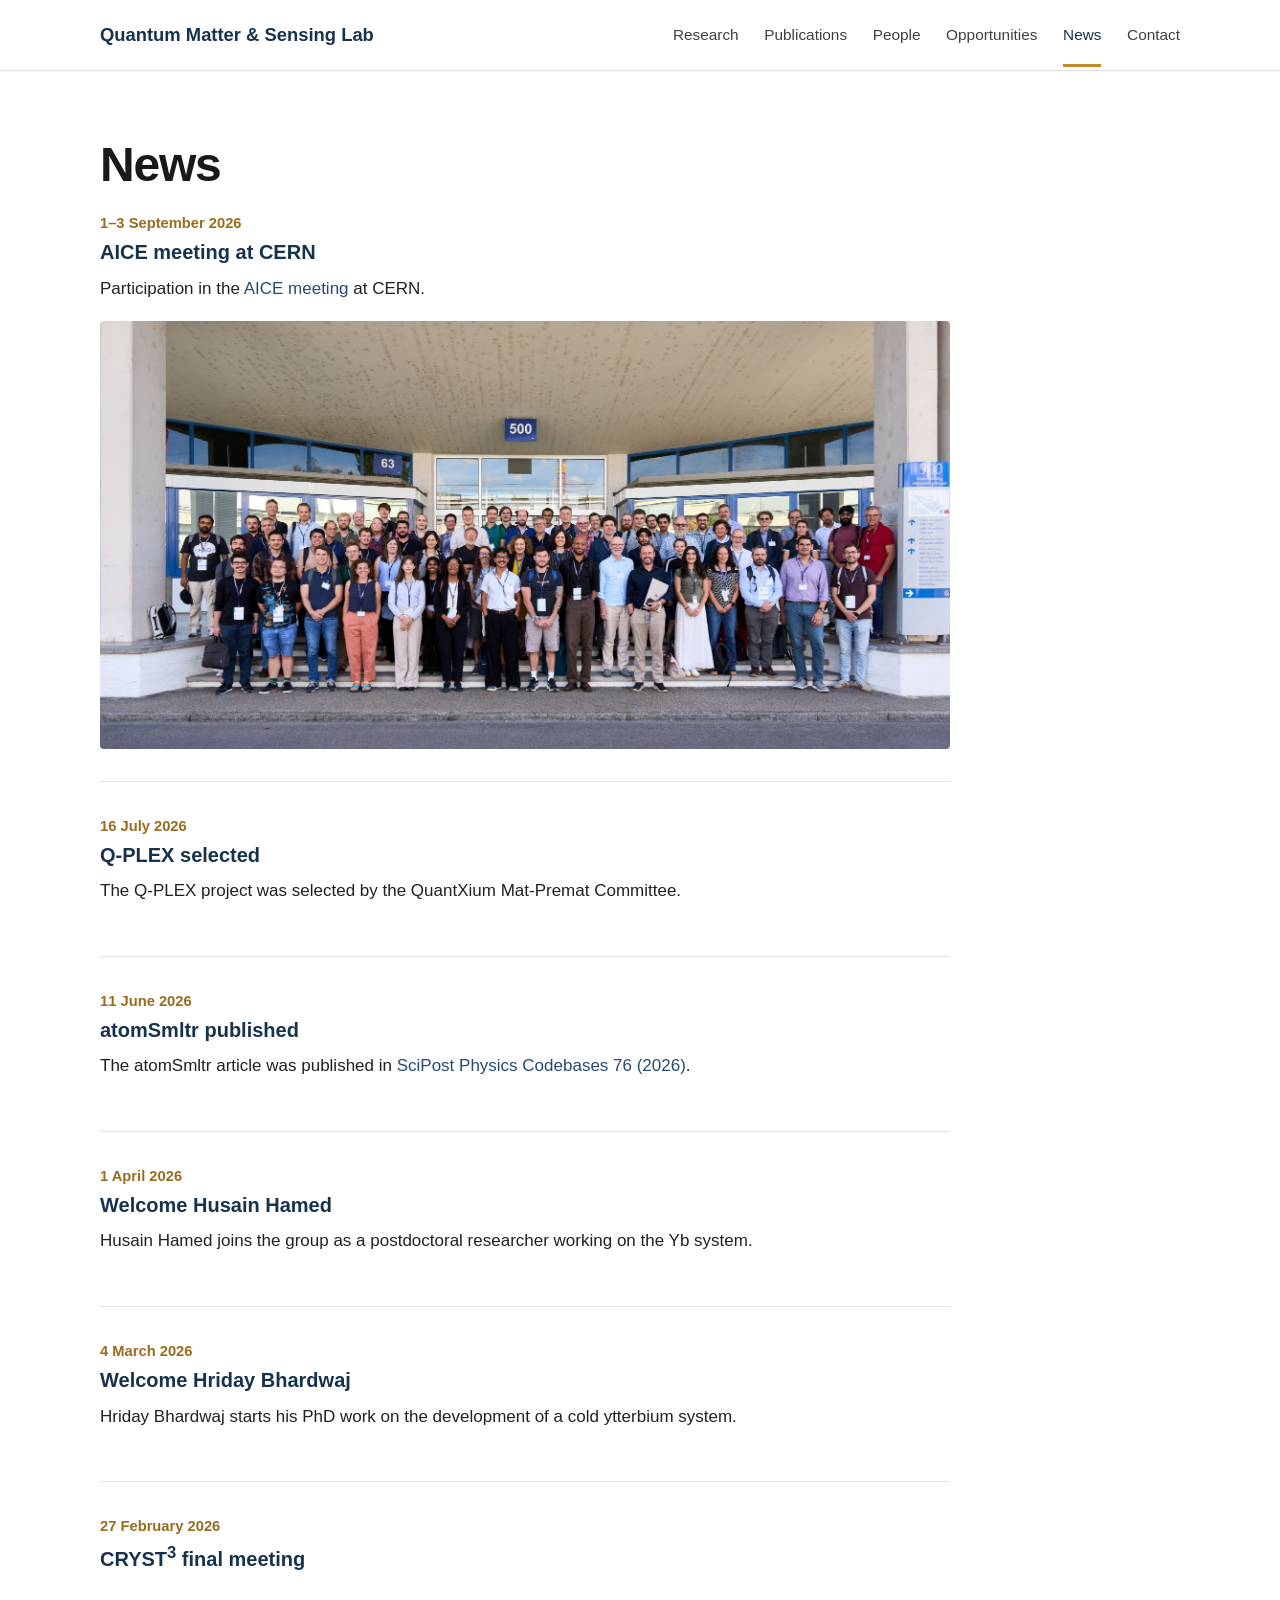
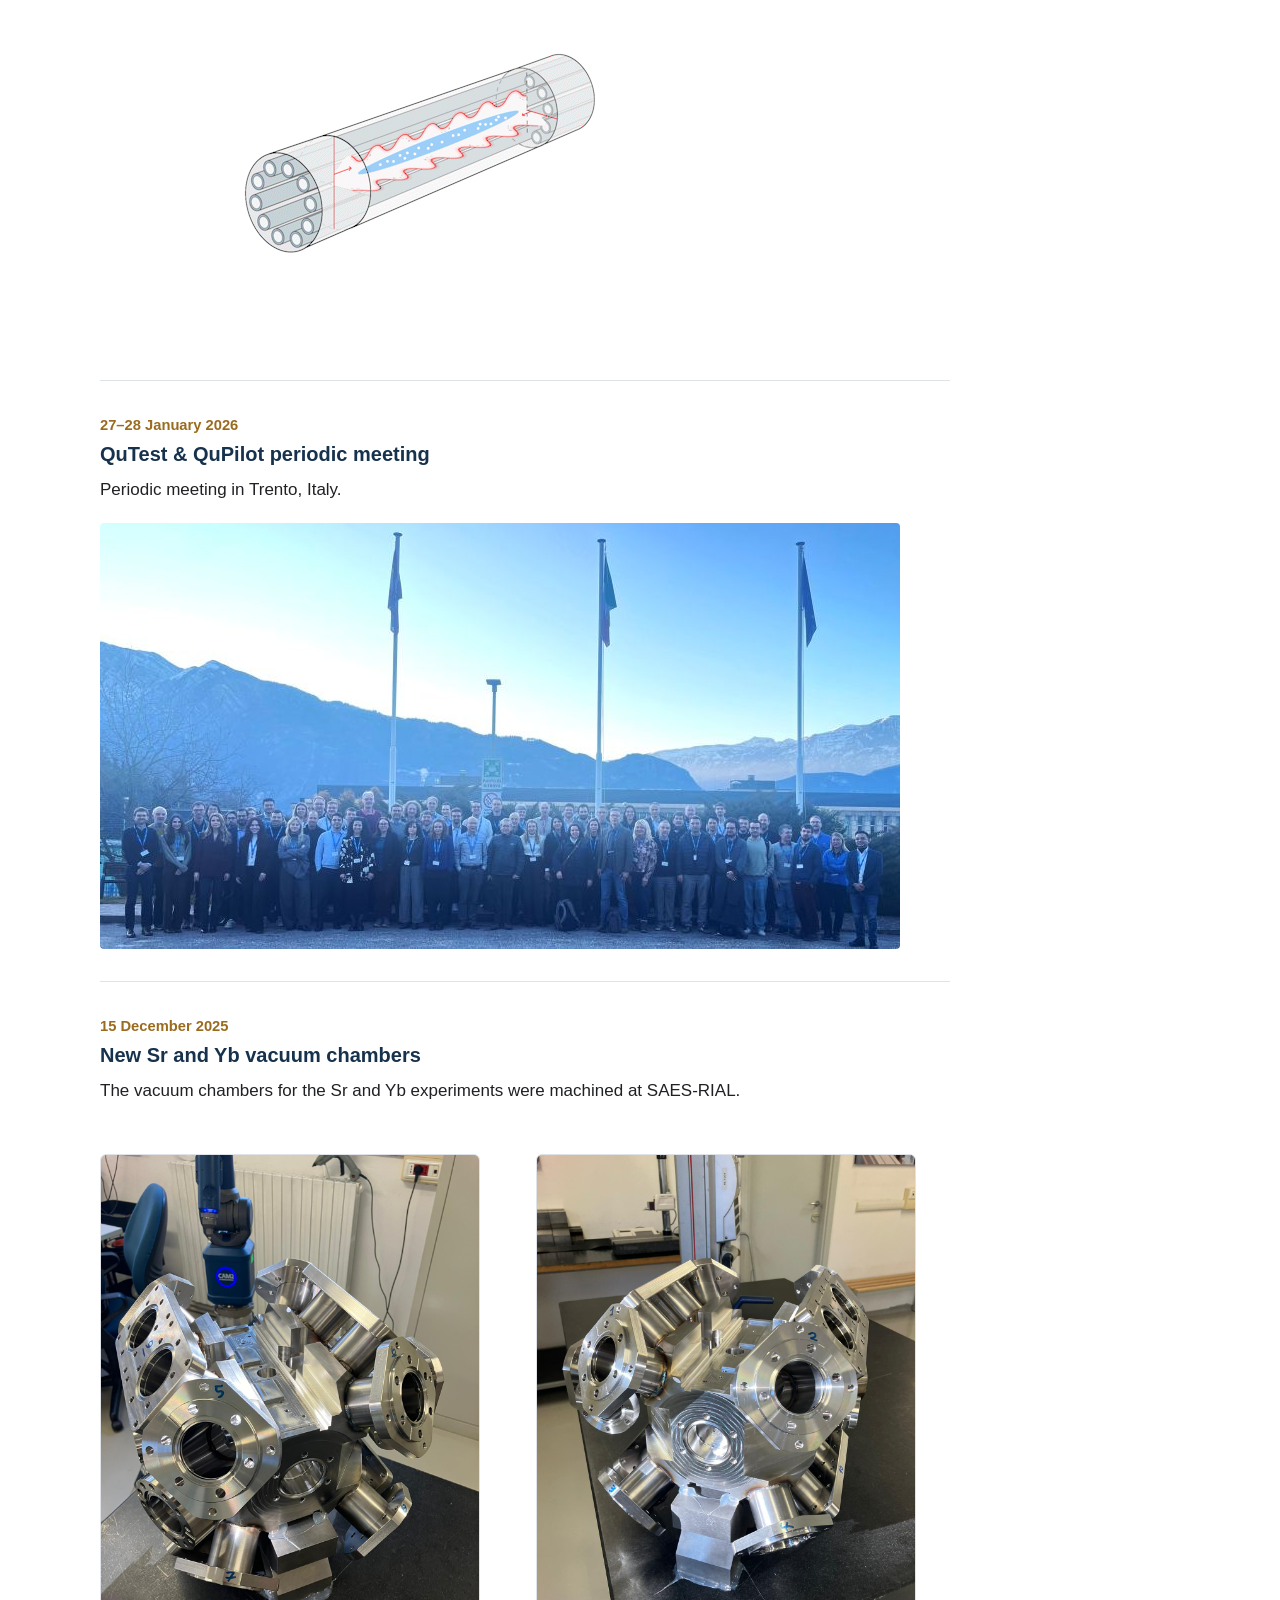
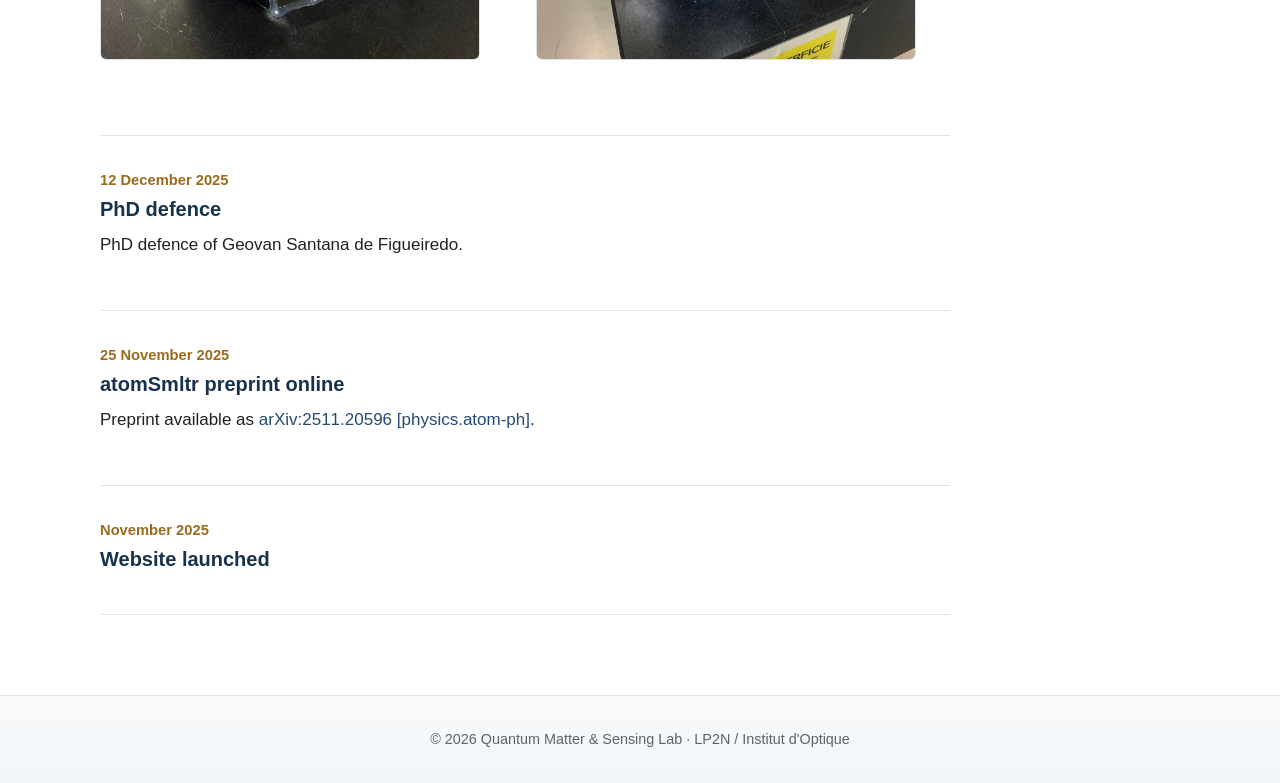
==== news.html @ 86fa2413 "Add files via upload" ====
<!DOCTYPE html>
<html lang="en">
<head>
    <meta charset="UTF-8" />
    <meta name="viewport" content="width=device-width, initial-scale=1.0" />
    <meta name="description" content="Recent news and milestones from the Quantum Matter & Sensing Lab." />
    <title>News – Quantum Matter & Sensing Lab</title>
    <link rel="stylesheet" href="assets/css/style.css" />
</head>
<body>
<header>
    <nav class="navbar">
        <a href="index.html" class="nav-logo">Quantum Matter & Sensing Lab</a>
        <ul class="nav-menu">
            <li><a href="research.html">Research</a></li>
<li><a href="publications.html">Publications</a></li>
<li><a href="people.html">People</a></li>
<li><a href="opportunities.html">Opportunities</a></li>
<li><a href="news.html" class="active">News</a></li>
<li><a href="contact.html">Contact</a></li>
        </ul>
    </nav>
</header>
<main>

<section class="section">
    <h1>News</h1>

    <article class="news-item">
        <time datetime="2026-09-01">1–3 September 2026</time>
        <h3>AICE meeting at CERN</h3>
        <p>Participation in the <a href="https://indico.cern.ch/event/1687915/overview">AICE meeting</a> at CERN.</p>
        <img src="assets/img/2026_09_01_CERN_AICE.jpg" alt="AICE meeting at CERN">
    </article>

    <article class="news-item">
        <time datetime="2026-07-16">16 July 2026</time>
        <h3>Q-PLEX selected</h3>
        <p>The Q-PLEX project was selected by the QuantXium Mat-Premat Committee.</p>
    </article>

    <article class="news-item">
        <time datetime="2026-06-11">11 June 2026</time>
        <h3>atomSmltr published</h3>
        <p>The atomSmltr article was published in <a href="https://scipost.org/SciPostPhysCodeb.76">SciPost Physics Codebases 76 (2026)</a>.</p>
    </article>

    <article class="news-item">
        <time datetime="2026-04-01">1 April 2026</time>
        <h3>Welcome Husain Hamed</h3>
        <p>Husain Hamed joins the group as a postdoctoral researcher working on the Yb system.</p>
    </article>

    <article class="news-item">
        <time datetime="2026-03-04">4 March 2026</time>
        <h3>Welcome Hriday Bhardwaj</h3>
        <p>Hriday Bhardwaj starts his PhD work on the development of a cold ytterbium system.</p>
    </article>

    <article class="news-item">
        <time datetime="2026-02-27">27 February 2026</time>
        <h3>CRYST<sup>3</sup> final meeting</h3>
        <img src="assets/img/cryst3.gif" alt="CRYST3 logo">
    </article>

    <article class="news-item">
        <time datetime="2026-01-27">27–28 January 2026</time>
        <h3>QuTest &amp; QuPilot periodic meeting</h3>
        <p>Periodic meeting in Trento, Italy.</p>
        <img src="assets/img/trento_2026_01.jpeg" alt="QuTest and QuPilot meeting in Trento">
    </article>

    <article class="news-item">
        <time datetime="2025-12-15">15 December 2025</time>
        <h3>New Sr and Yb vacuum chambers</h3>
        <p>The vacuum chambers for the Sr and Yb experiments were machined at SAES-RIAL.</p>
        <div class="figure-grid">
          <figure class="figure figure-small">
            <img src="assets/img/IMG001.jpeg" alt="Sr or Yb vacuum chamber">
          </figure>
          <figure class="figure figure-small">
            <img src="assets/img/IMG005.jpeg" alt="Sr or Yb vacuum chamber">
          </figure>
        </div>
    </article>

    <article class="news-item">
        <time datetime="2025-12-12">12 December 2025</time>
        <h3>PhD defence</h3>
        <p>PhD defence of Geovan Santana de Figueiredo.</p>
    </article>

    <article class="news-item">
        <time datetime="2025-11-25">25 November 2025</time>
        <h3>atomSmltr preprint online</h3>
        <p>Preprint available as <a href="https://arxiv.org/abs/2511.20596">arXiv:2511.20596 [physics.atom-ph]</a>.</p>
    </article>

    <article class="news-item">
        <time datetime="2025-11">November 2025</time>
        <h3>Website launched</h3>
    </article>
</section>

</main>
<footer>
    <p>&copy; 2026 Quantum Matter & Sensing Lab · LP2N / Institut d'Optique</p>
</footer>
</body>
</html>
---- assets/css/style.css ----
/* =========================================================
   Quantum Matter & Sensing Lab
   Clean academic website styling with restrained blue–gold accents
   ========================================================= */

:root {
    --text: #202124;
    --muted: #5f6368;

    --accent: #244a73;
    --accent-dark: #17324d;
    --accent-soft: #f2f6fa;

    --secondary: #c58b2a;
    --secondary-dark: #9a6b1e;
    --secondary-soft: #fbf6ea;

    --border: #dfe3e7;
    --soft-bg: #f8f9fa;

    --page-width: 1080px;
    --reading-width: 820px;
}

/* ---------- Base ---------- */

* {
    box-sizing: border-box;
}

html {
    scroll-behavior: smooth;
}

body {
    margin: 0;
    font-family:
        -apple-system,
        BlinkMacSystemFont,
        "Segoe UI",
        Roboto,
        Helvetica,
        Arial,
        sans-serif;
    font-size: 17px;
    line-height: 1.65;
    color: var(--text);
    background: #fff;
}

img {
    max-width: 100%;
    height: auto;
}

a {
    color: var(--accent);
    text-decoration: none;
}

a:hover,
a:focus {
    color: var(--accent-dark);
    text-decoration: underline;
}

p {
    margin: 0 0 1.15rem;
}

ul,
ol {
    padding-left: 1.4rem;
}

li {
    margin-bottom: 0.45rem;
}

h1,
h2,
h3,
h4,
h5 {
    line-height: 1.25;
    margin-top: 0;
    color: #17191b;
}

h1 {
    font-size: clamp(2rem, 4vw, 3rem);
    font-weight: 650;
    letter-spacing: -0.025em;
    margin-bottom: 1rem;
}

h2 {
    font-size: 1.65rem;
    font-weight: 650;
    margin-top: 2.6rem;
    margin-bottom: 0.9rem;
    color: var(--accent-dark);
}

.section h2::after {
    content: "";
    display: block;
    width: 46px;
    height: 3px;
    margin-top: 0.45rem;
    background: var(--secondary);
    border-radius: 2px;
}

h3 {
    font-size: 1.25rem;
    font-weight: 650;
    margin-top: 2rem;
    margin-bottom: 0.6rem;
    color: #23415d;
}

h4 {
    font-size: 1.08rem;
    margin-bottom: 0.35rem;
}

hr {
    border: 0;
    border-top: 1px solid var(--border);
    margin: 2.6rem 0;
}


/* ---------- Header / navigation ---------- */

header {
    background: #fff;
    border-bottom: 1px solid var(--border);
    box-shadow: 0 1px 0 rgba(23, 50, 77, 0.03);
}

.navbar {
    width: min(92%, var(--page-width));
    margin: 0 auto;
    min-height: 70px;
    display: flex;
    justify-content: space-between;
    align-items: center;
    gap: 2rem;
}

.nav-logo {
    color: var(--accent-dark);
    text-decoration: none;
    font-size: 1.15rem;
    font-weight: 700;
    white-space: nowrap;
}

.nav-logo:hover {
    color: var(--accent);
    text-decoration: none;
}

.nav-menu {
    list-style: none;
    display: flex;
    align-items: center;
    gap: 1.6rem;
    margin: 0;
    padding: 0;
}

.nav-menu li {
    margin: 0;
}

.nav-menu a {
    color: #3c4043;
    text-decoration: none;
    font-size: 0.96rem;
    font-weight: 500;
    padding: 24px 0 21px;
    border-bottom: 3px solid transparent;
}

.nav-menu a:hover,
.nav-menu a:focus {
    color: var(--accent);
    text-decoration: none;
}

.nav-menu a.active {
    color: var(--accent-dark);
    border-bottom-color: var(--secondary);
}


/* ---------- Hero ---------- */

.hero {
    padding: 4.6rem 4%;
    background: linear-gradient(135deg, var(--accent-soft) 0%, #ffffff 72%);
    border-bottom: 4px solid var(--secondary);
    text-align: left;
}

.hero > * {
    width: min(100%, var(--page-width));
    margin-left: auto;
    margin-right: auto;
}

.hero h1 {
    margin-bottom: 0.75rem;
    color: var(--accent-dark);
}

.hero p {
    max-width: 780px;
    color: #45494d;
    font-size: 1.15rem;
    line-height: 1.65;
    margin-bottom: 0;
}


/* ---------- Main sections ---------- */

.section {
    width: min(92%, var(--page-width));
    margin: 4rem auto;
}

.section > p {
    max-width: var(--reading-width);
}

.section h1 + p {
    font-size: 1.08rem;
    color: #41464b;
}

/* Makes long research prose more readable */
.section > h2 + p,
.section > h3 + p {
    max-width: var(--reading-width);
}


/* ---------- Research-topic blocks ---------- */

.research-topic {
    padding: 0 0 2rem 1.1rem;
    margin-bottom: 2.5rem;
    border-left: 3px solid var(--accent);
    border-bottom: 1px solid var(--border);
}

.research-topic:last-child {
    border-bottom: 0;
}

.research-topic p {
    max-width: var(--reading-width);
}


/* ---------- Cards / people ---------- */

.cards {
    display: grid;
    grid-template-columns: repeat(3, minmax(0, 1fr));
    gap: 1.2rem;
    margin-top: 1.5rem;
}

.card {
    border: 1px solid var(--border);
    border-top: 4px solid var(--accent);
    border-radius: 6px;
    padding: 1.35rem 1.45rem;
    background: #fff;
    box-shadow: 0 2px 8px rgba(23, 50, 77, 0.04);
}

.card h3,
.card h4 {
    margin-bottom: 0.35rem;
    color: var(--accent-dark);
}

.card p:last-child {
    margin-bottom: 0;
}


/* ---------- Publications ---------- */

.publication {
    max-width: 900px;
    padding: 1rem 0 1.15rem 0.8rem;
    border-left: 2px solid transparent;
    border-bottom: 1px solid #eceff1;
    transition: border-color 0.15s ease, background 0.15s ease;
}

.publication:hover {
    border-left-color: var(--secondary);
    background: linear-gradient(90deg, var(--secondary-soft), transparent 55%);
}

.publication:last-child {
    border-bottom: 0;
}

.publication strong {
    font-weight: 650;
}

.publication em {
    color: #45494d;
}

/* Compatibility with old publication markup.
   Prefer replacing <pre> gradually, but this prevents overflow meanwhile. */
pre {
    white-space: pre-wrap;
    overflow-wrap: anywhere;
    font-family: inherit;
    font-size: inherit;
    line-height: 1.55;
    margin: 0;
}


/* ---------- News ---------- */

.news-item {
    max-width: 850px;
    padding: 0 0 2rem;
    margin-bottom: 2rem;
    border-bottom: 1px solid var(--border);
}

.news-item time {
    display: block;
    color: var(--secondary-dark);
    font-size: 0.92rem;
    font-weight: 600;
    margin-bottom: 0.3rem;
}

.news-item h3 {
    margin: 0 0 0.6rem;
    color: var(--accent-dark);
}

.news-item img {
    display: block;
    margin-top: 1rem;
    border-radius: 4px;
}


/* ---------- Useful utility classes ---------- */

.lead {
    max-width: 800px;
    font-size: 1.18rem;
    color: #41464b;
}

.muted {
    color: var(--muted);
}

.small {
    font-size: 0.92rem;
}

.button-link {
    display: inline-block;
    margin-top: 0.5rem;
    padding: 0.55rem 0.9rem;
    border: 1px solid var(--accent);
    border-radius: 4px;
    font-size: 0.94rem;
}

.button-link:hover {
    color: #fff;
    background: var(--accent);
    text-decoration: none;
}


/* ---------- Contact ---------- */

.contact-details {
    max-width: 700px;
}

.map-container {
    width: 100%;
    max-width: 850px;
    aspect-ratio: 4 / 3;
    margin-top: 1.5rem;
}

.map-container iframe {
    width: 100%;
    height: 100%;
    border: 0;
}


/* ---------- Footer ---------- */

footer {
    margin-top: 5rem;
    padding: 2rem 4%;
    text-align: center;
    background: linear-gradient(180deg, var(--soft-bg) 0%, var(--accent-soft) 100%);
    border-top: 1px solid var(--border);
    color: var(--muted);
    font-size: 0.9rem;
}

footer p {
    margin: 0;
}


/* ---------- Mobile ---------- */

@media (max-width: 820px) {
    body {
        font-size: 16px;
    }

    .navbar {
        align-items: flex-start;
        flex-direction: column;
        gap: 0.4rem;
        padding: 1rem 0 0.7rem;
    }

    .nav-menu {
        width: 100%;
        overflow-x: auto;
        gap: 1.2rem;
        padding-bottom: 0.1rem;
    }

    .nav-menu a {
        display: block;
        padding: 0.45rem 0 0.55rem;
        white-space: nowrap;
    }

    .hero {
        padding: 3rem 4%;
    }

    .section {
        margin: 3rem auto;
    }

    .cards {
        grid-template-columns: repeat(2, minmax(0, 1fr));
    }
}

@media (max-width: 560px) {
    .hero {
        padding-top: 2.4rem;
        padding-bottom: 2.4rem;
    }

    .cards {
        grid-template-columns: 1fr;
    }

    h2 {
        font-size: 1.45rem;
    }

    .section {
        width: 90%;
    }
}


/* =========================================================
   Scientific figures and image layouts
   ========================================================= */

.hero-grid {
    width: min(92%, var(--page-width));
    margin: 0 auto;
    display: grid;
    grid-template-columns: minmax(0, 1.15fr) minmax(320px, 0.85fr);
    gap: 3rem;
    align-items: center;
}

.hero-grid > * {
    width: auto;
    margin: 0;
}

.hero-visual {
    margin: 0;
}

.hero-visual img {
    width: 100%;
    aspect-ratio: 4 / 3;
    object-fit: cover;
    display: block;
    border-radius: 8px;
    box-shadow: 0 8px 28px rgba(23, 50, 77, 0.14);
}

.hero-visual figcaption,
.figure figcaption {
    color: var(--muted);
    font-size: 0.86rem;
    line-height: 1.45;
    margin-top: 0.55rem;
}

.figure {
    max-width: 900px;
    margin: 2rem 0 2.5rem;
}

.figure img {
    display: block;
    width: 100%;
    height: auto;
    border: 1px solid var(--border);
    border-radius: 6px;
    background: #fff;
}

.figure-medium {
    max-width: 720px;
}

.figure-narrow {
    max-width: 560px;
}

.figure-small {
    max-width: 380px;
}

.figure-grid {
    max-width: 980px;
    display: grid;
    grid-template-columns: repeat(2, minmax(0, 1fr));
    gap: 1.4rem;
    margin: 2rem 0 2.7rem;
    align-items: start;
}

.figure-grid .figure {
    margin: 0;
}

.figure-grid img {
    width: 100%;
    height: auto;
    display: block;
    border: 1px solid var(--border);
    border-radius: 6px;
    background: #fff;
}

.visual-highlights {
    display: grid;
    grid-template-columns: repeat(3, minmax(0, 1fr));
    gap: 1.2rem;
    margin: 1.6rem 0 0;
}

.visual-highlight {
    margin: 0;
    border: 1px solid var(--border);
    border-radius: 7px;
    overflow: hidden;
    background: #fff;
    box-shadow: 0 2px 8px rgba(23, 50, 77, 0.04);
}

.visual-highlight img {
    width: 100%;
    aspect-ratio: 4 / 3;
    object-fit: cover;
    display: block;
}

.visual-highlight figcaption {
    padding: 0.8rem 0.9rem 0.9rem;
    color: #41464b;
    font-size: 0.88rem;
    line-height: 1.45;
}

.figure-placeholder {
    max-width: 900px;
    margin: 2rem 0 2.5rem;
    padding: 1.4rem 1.5rem;
    border: 1px dashed #b8c3cd;
    border-left: 4px solid var(--secondary);
    border-radius: 6px;
    background: var(--secondary-soft);
    color: #5b5140;
    font-size: 0.92rem;
}

.figure-placeholder code {
    color: var(--accent-dark);
}

@media (max-width: 820px) {
    .hero-grid {
        grid-template-columns: 1fr;
        gap: 1.8rem;
    }

    .hero-visual {
        max-width: 680px;
    }

    .visual-highlights {
        grid-template-columns: 1fr;
    }

    .visual-highlight {
        max-width: 680px;
    }

    .figure-grid {
        grid-template-columns: 1fr;
    }
}
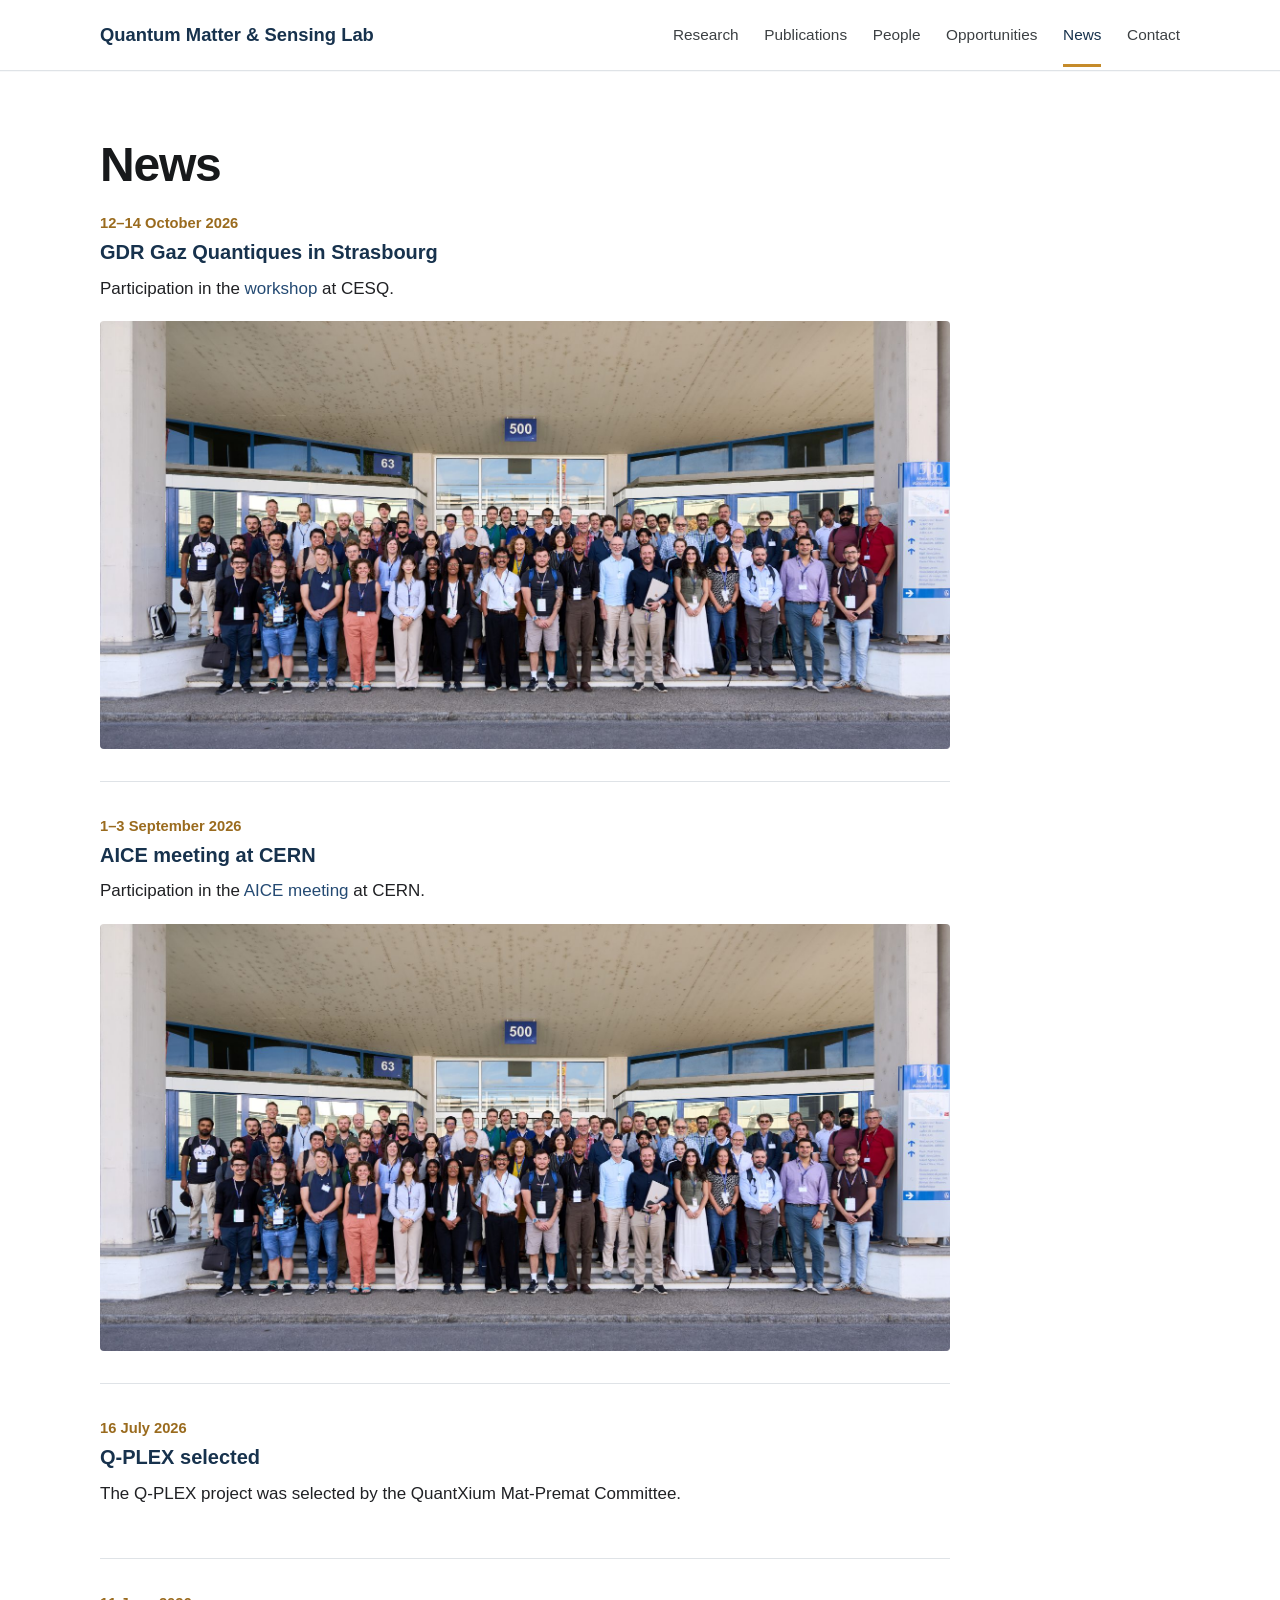
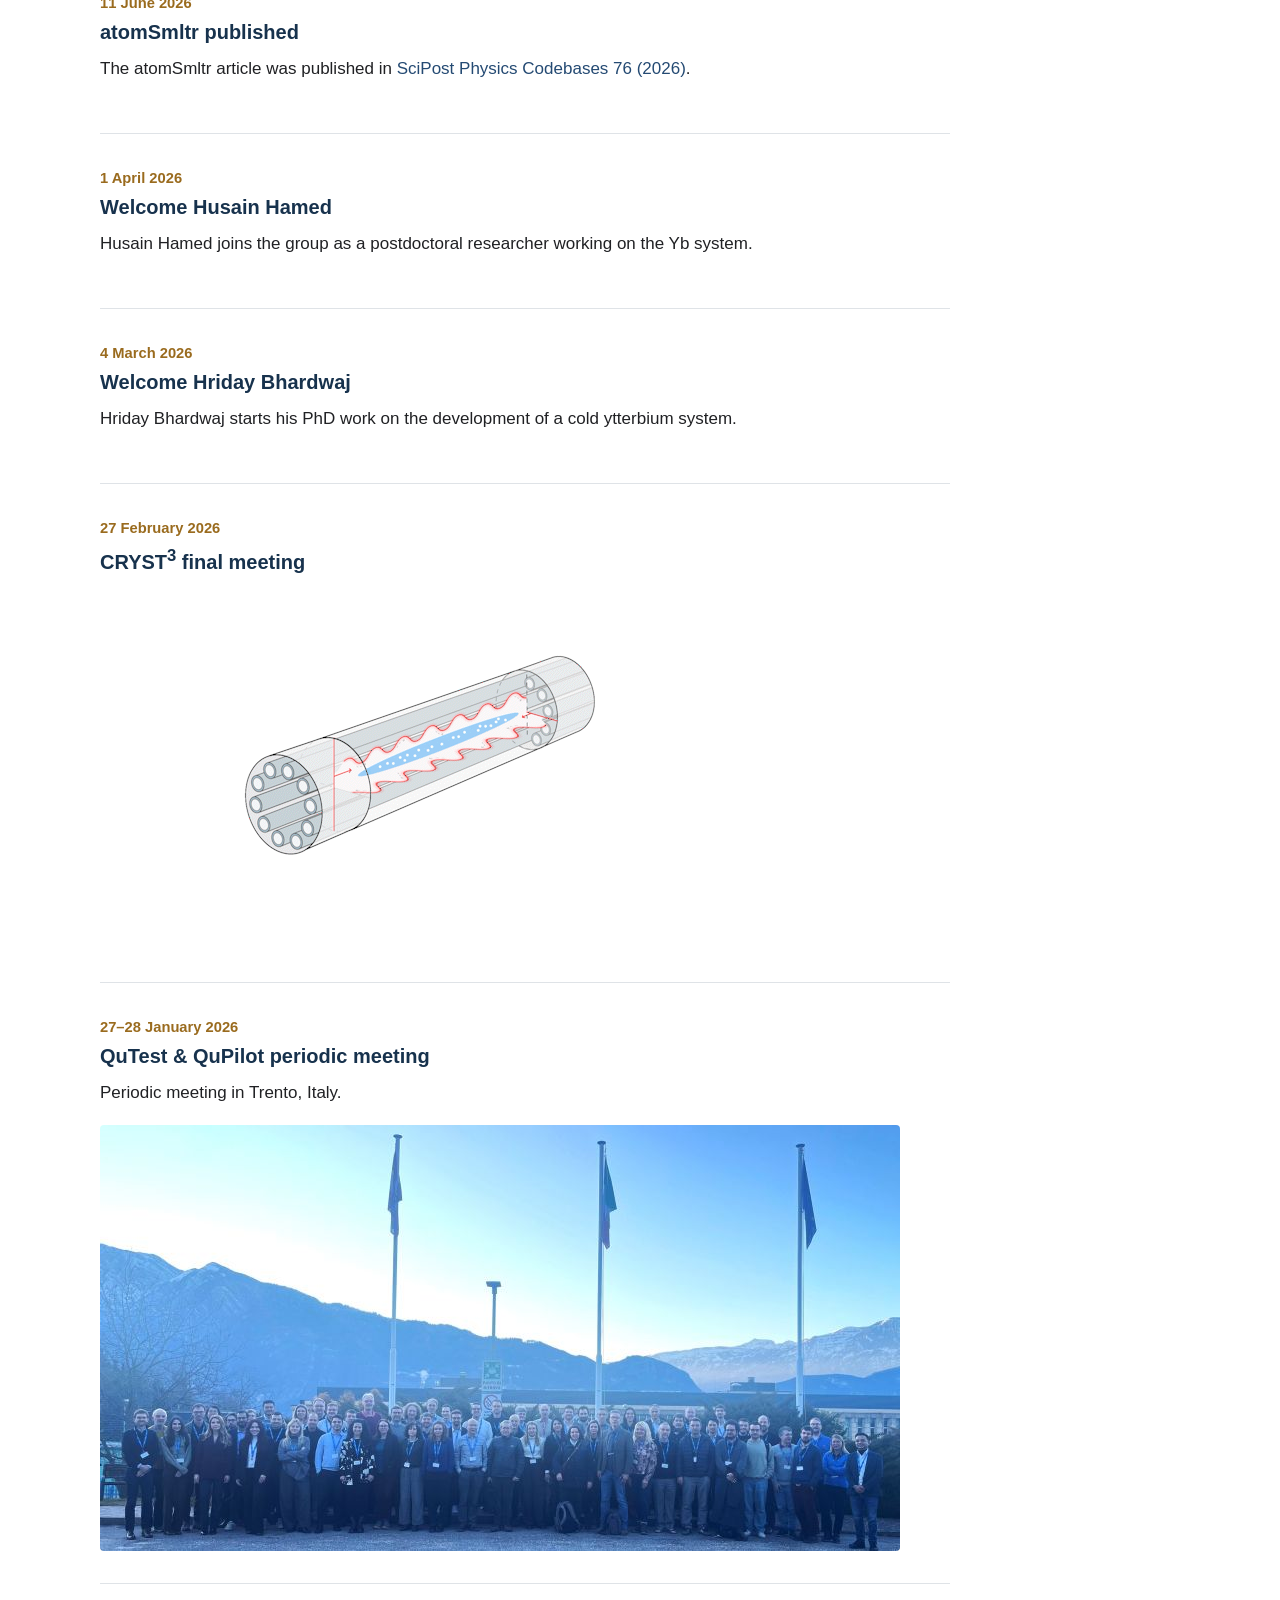
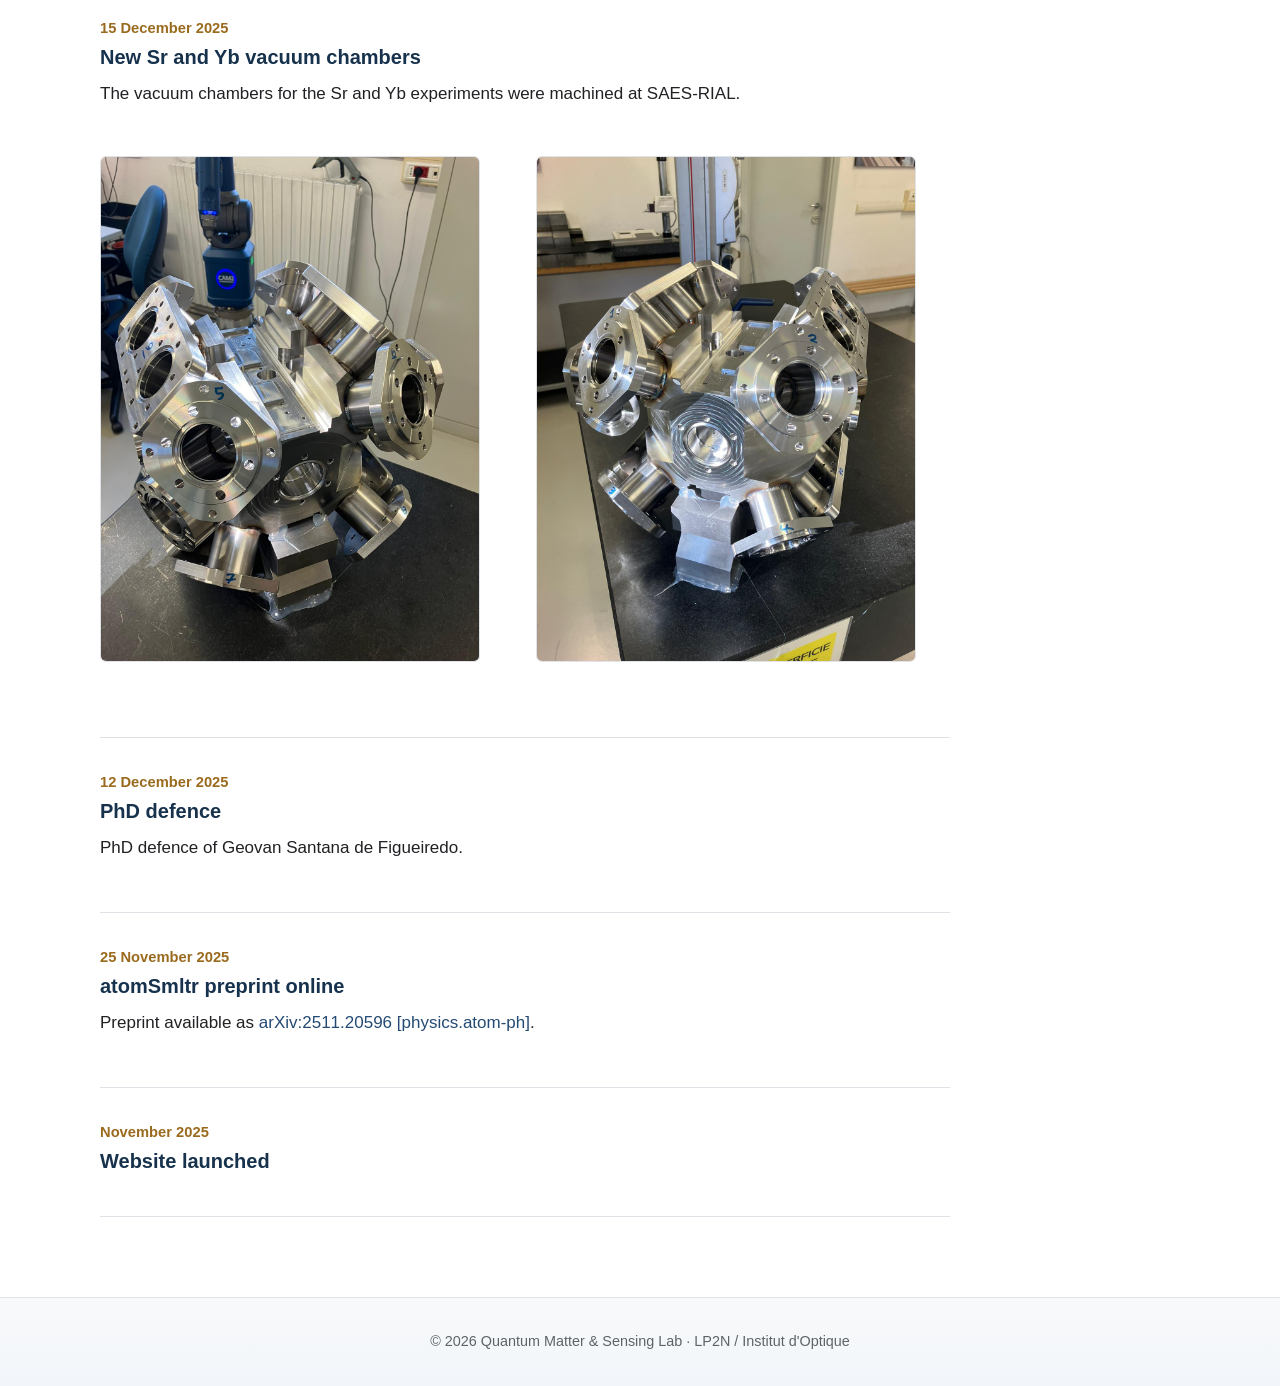
==== commit 40f06db9: "Add news item for GDR Gaz Quantiques workshop Added a new news item about GDR Gaz Quantiques worksho" ====
--- a/news.html
+++ b/news.html
@@ -25,6 +25,13 @@
 
 <section class="section">
     <h1>News</h1>
+
+    <article class="news-item">
+        <time datetime="2026-10-12">12–14 October 2026</time>
+        <h3>GDR Gaz Quantiques in Strasbourg</h3>
+        <p>Participation in the <a href="https://gdr-gaz-quant26.sciencesconf.org/">workshop</a> at CESQ.</p>
+        <img src="assets/img/2026_09_01_CERN_AICE.jpg" alt="AICE meeting at CERN">
+    </article>
 
     <article class="news-item">
         <time datetime="2026-09-01">1–3 September 2026</time>
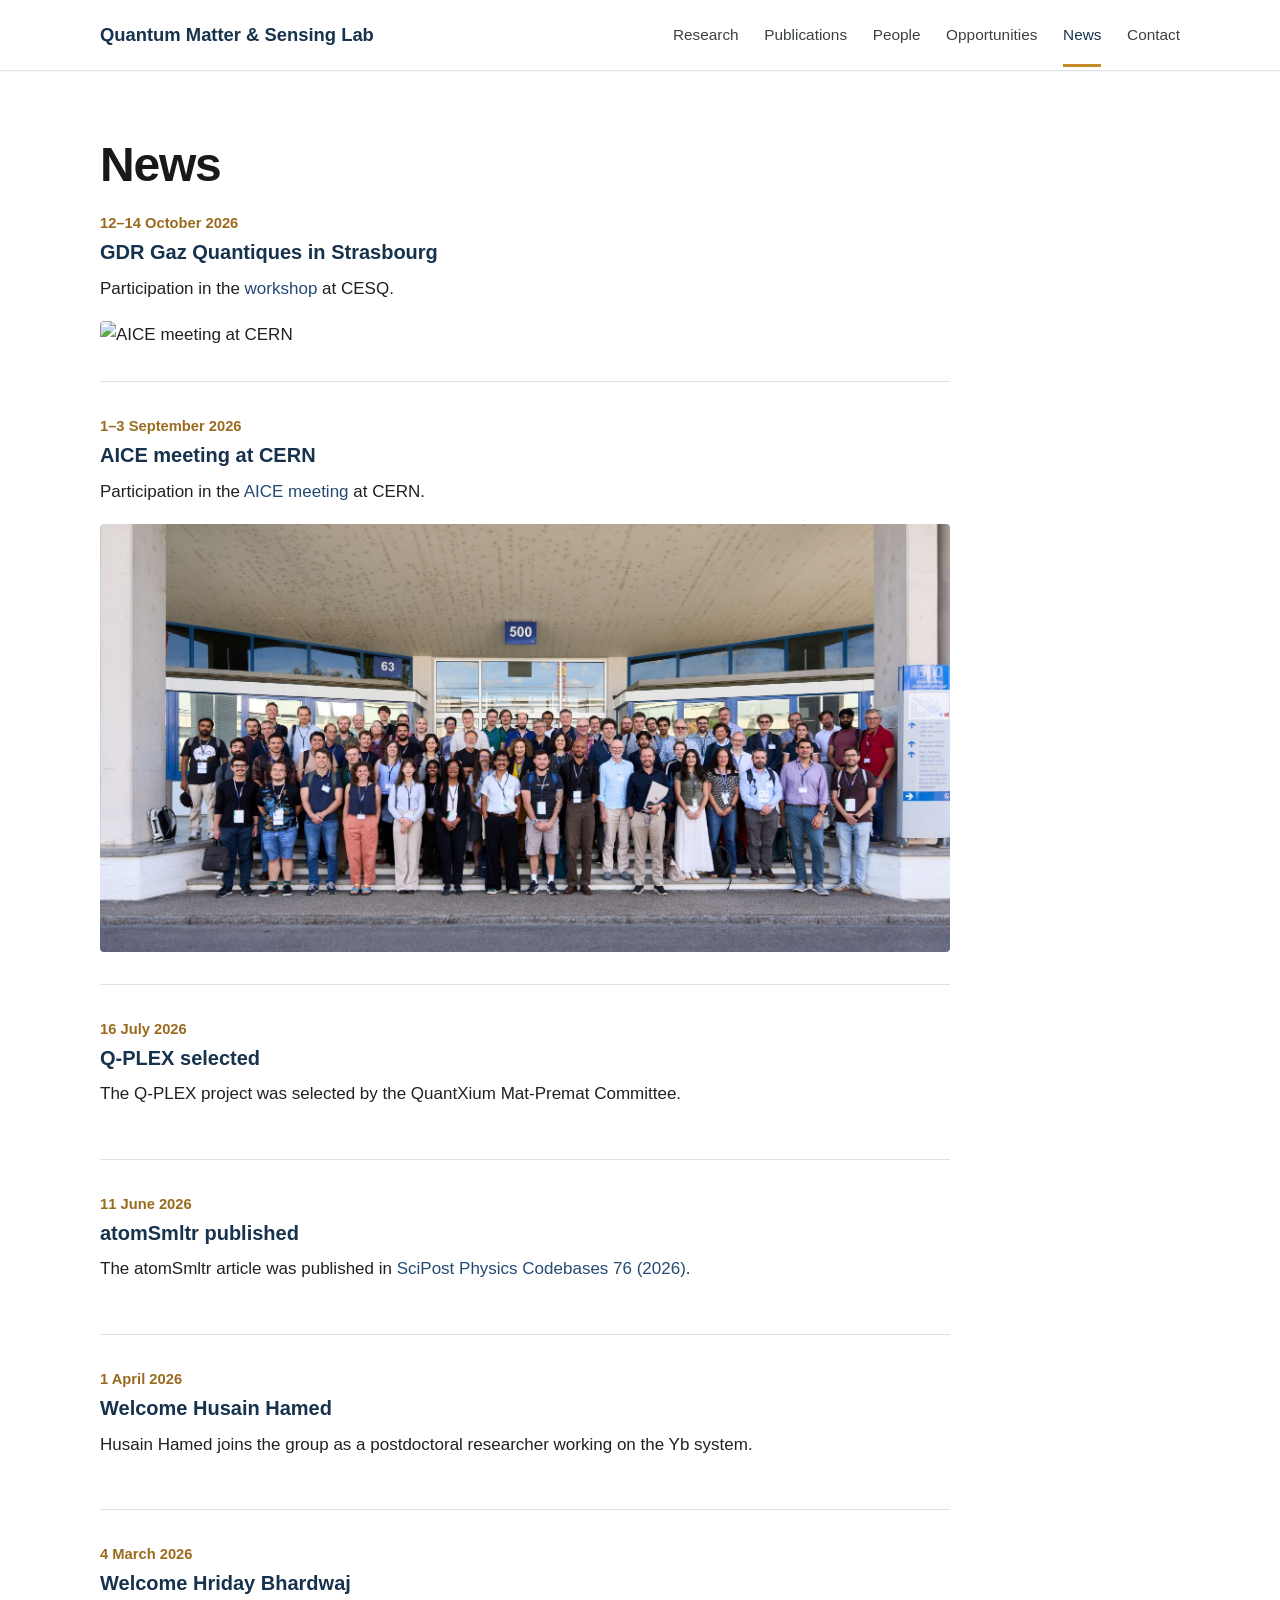
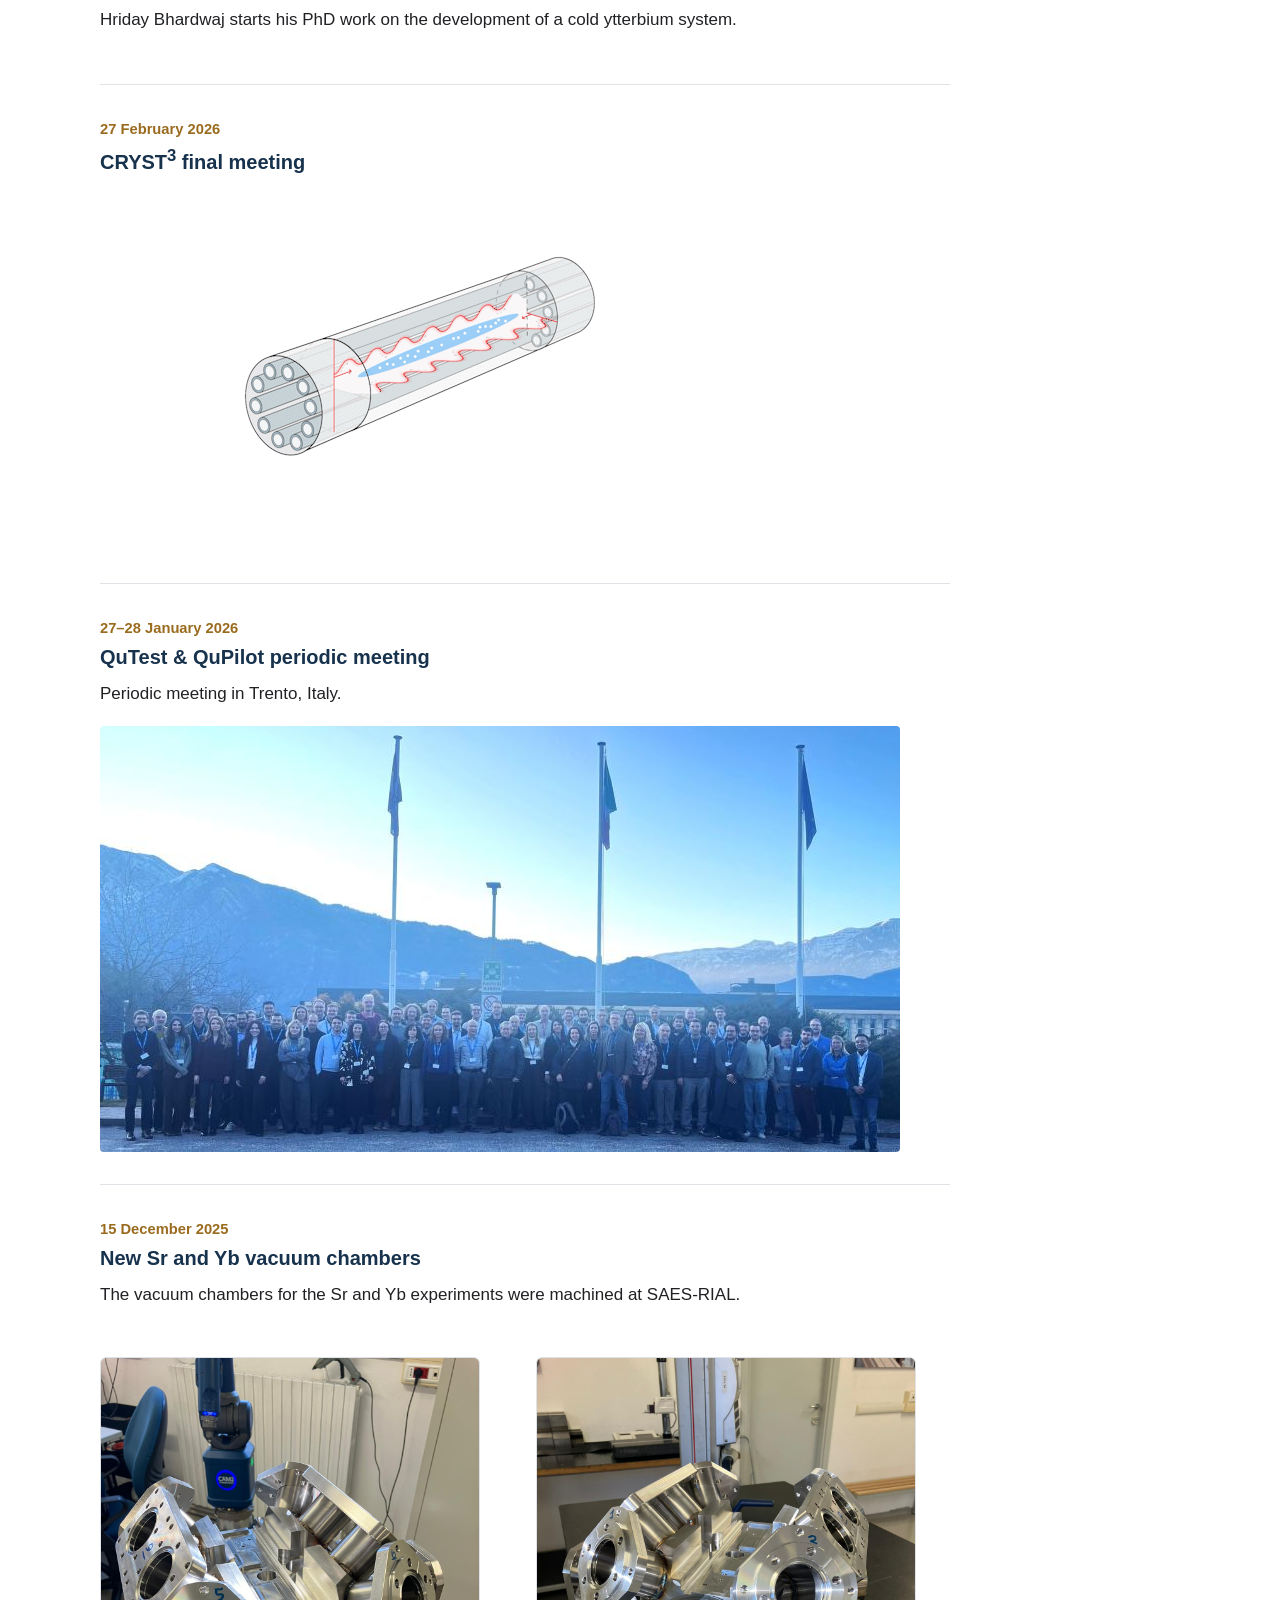
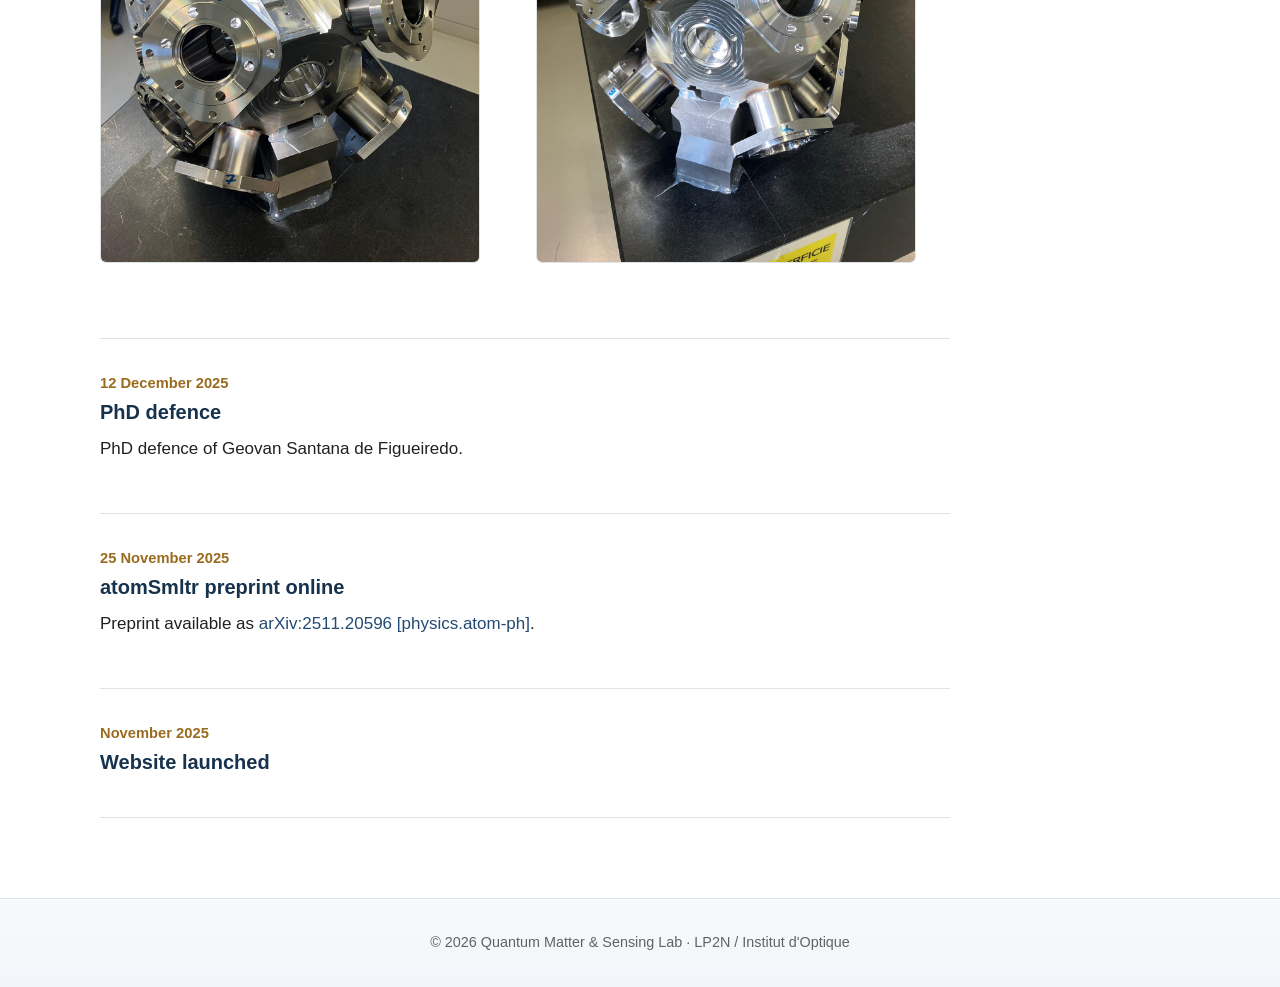
==== commit 2c00190e: "Update image source for news item" ====
--- a/news.html
+++ b/news.html
@@ -30,7 +30,7 @@
         <time datetime="2026-10-12">12–14 October 2026</time>
         <h3>GDR Gaz Quantiques in Strasbourg</h3>
         <p>Participation in the <a href="https://gdr-gaz-quant26.sciencesconf.org/">workshop</a> at CESQ.</p>
-        <img src="assets/img/2026_09_01_CERN_AICE.jpg" alt="AICE meeting at CERN">
+        <img src="assets/img/2026_10_12_GDR_GQ.jpg" alt="AICE meeting at CERN">
     </article>
 
     <article class="news-item">
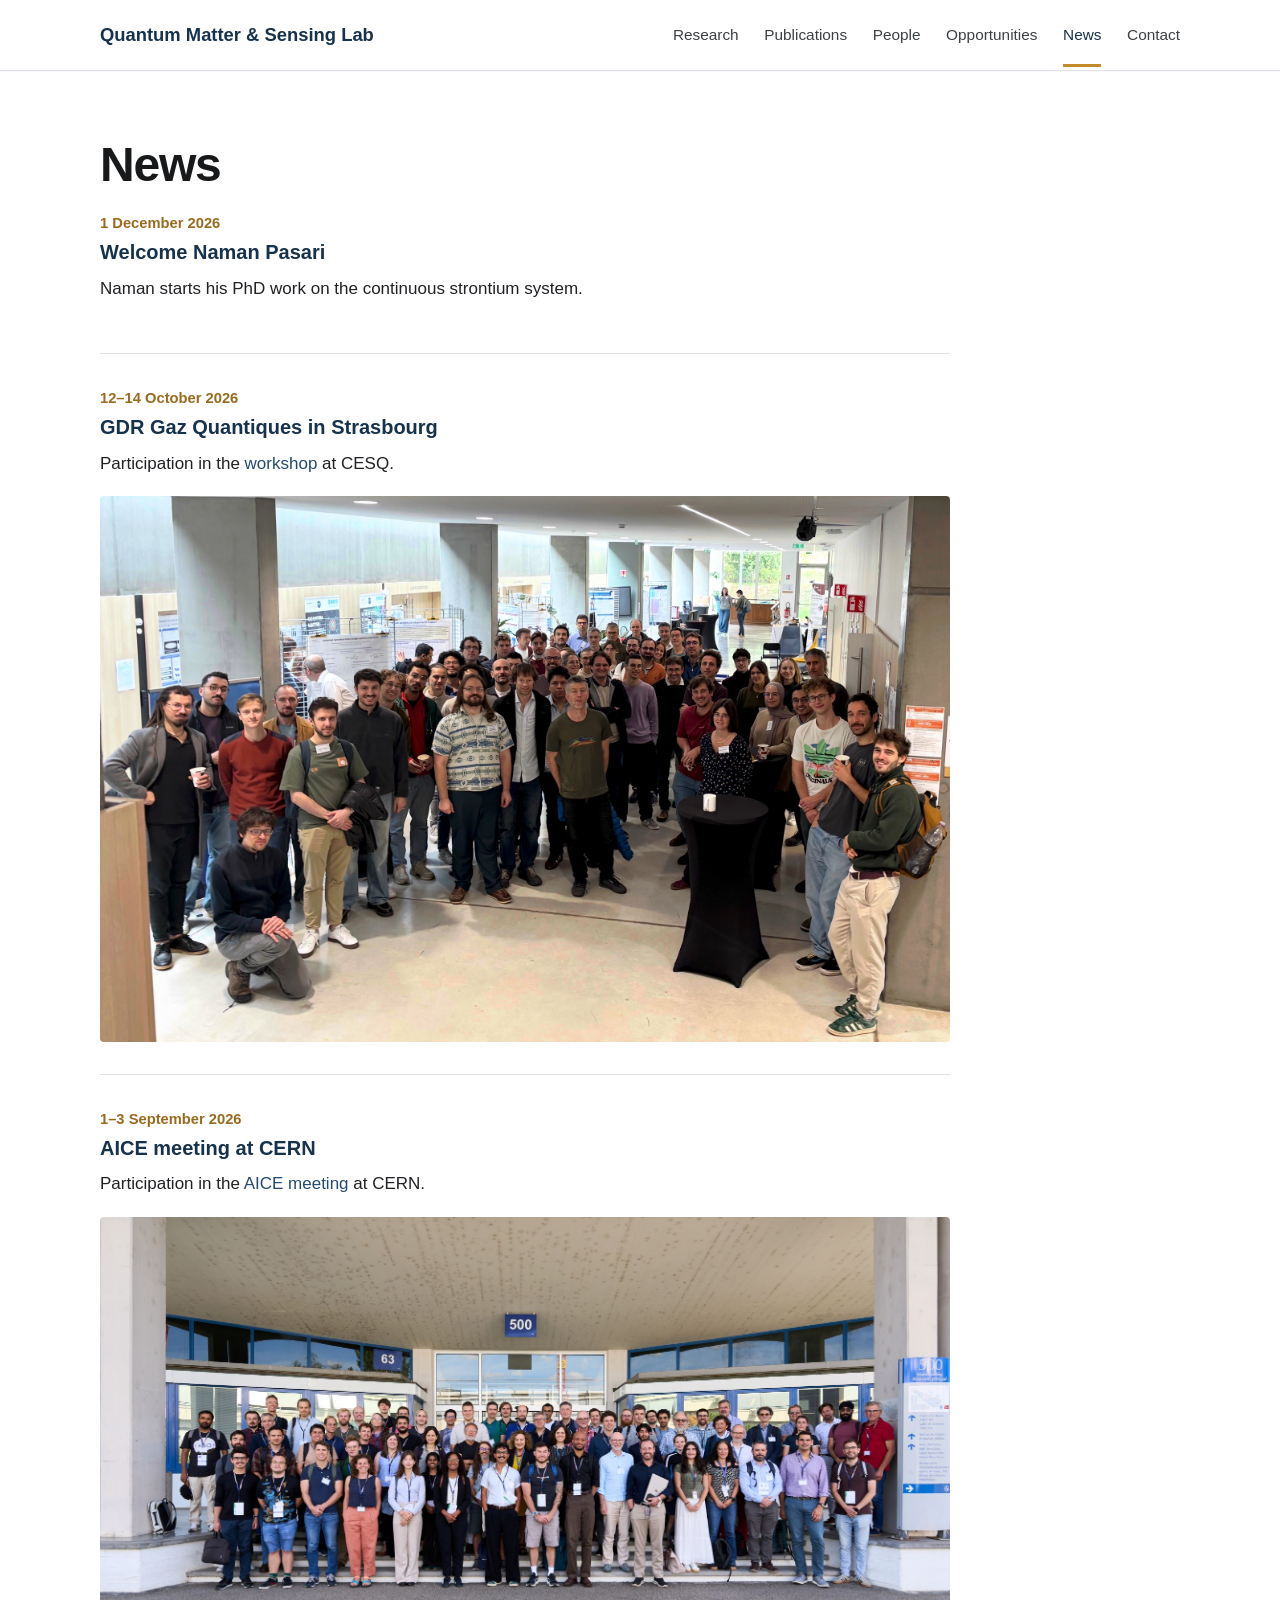
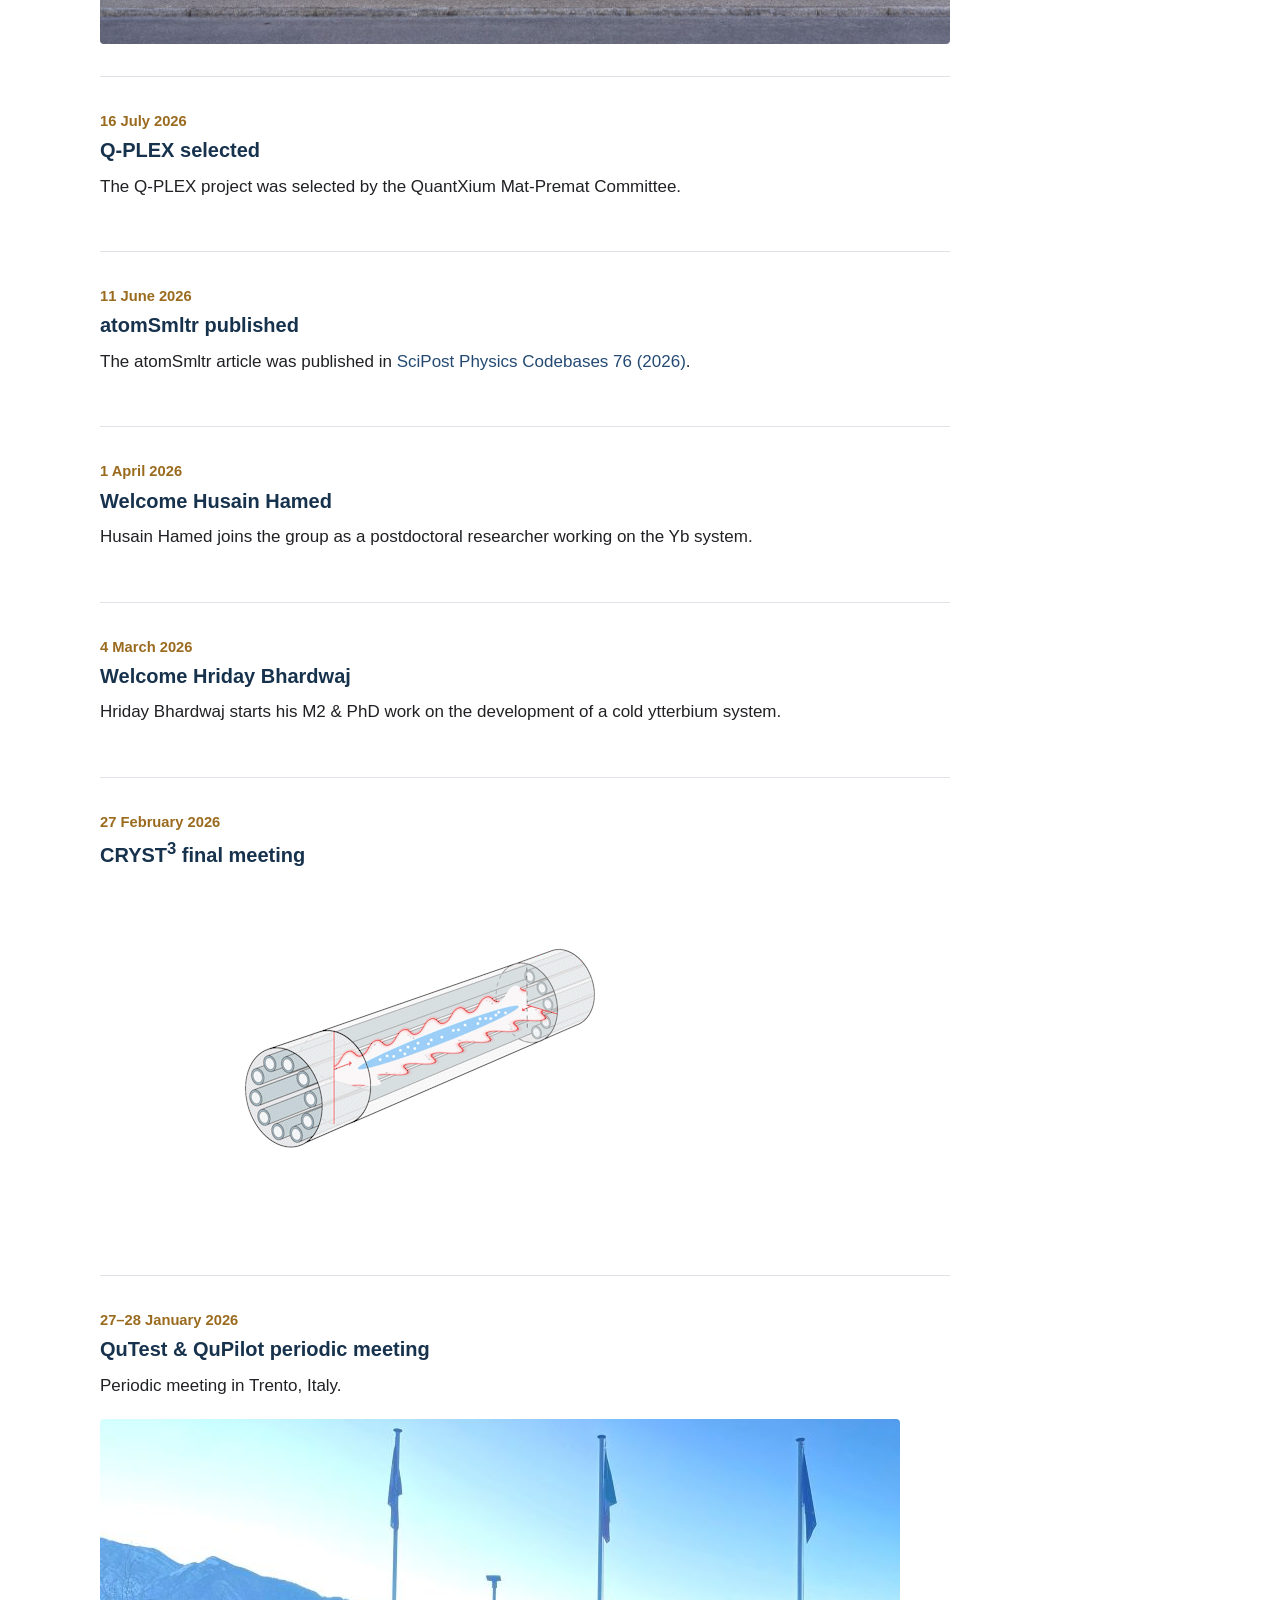
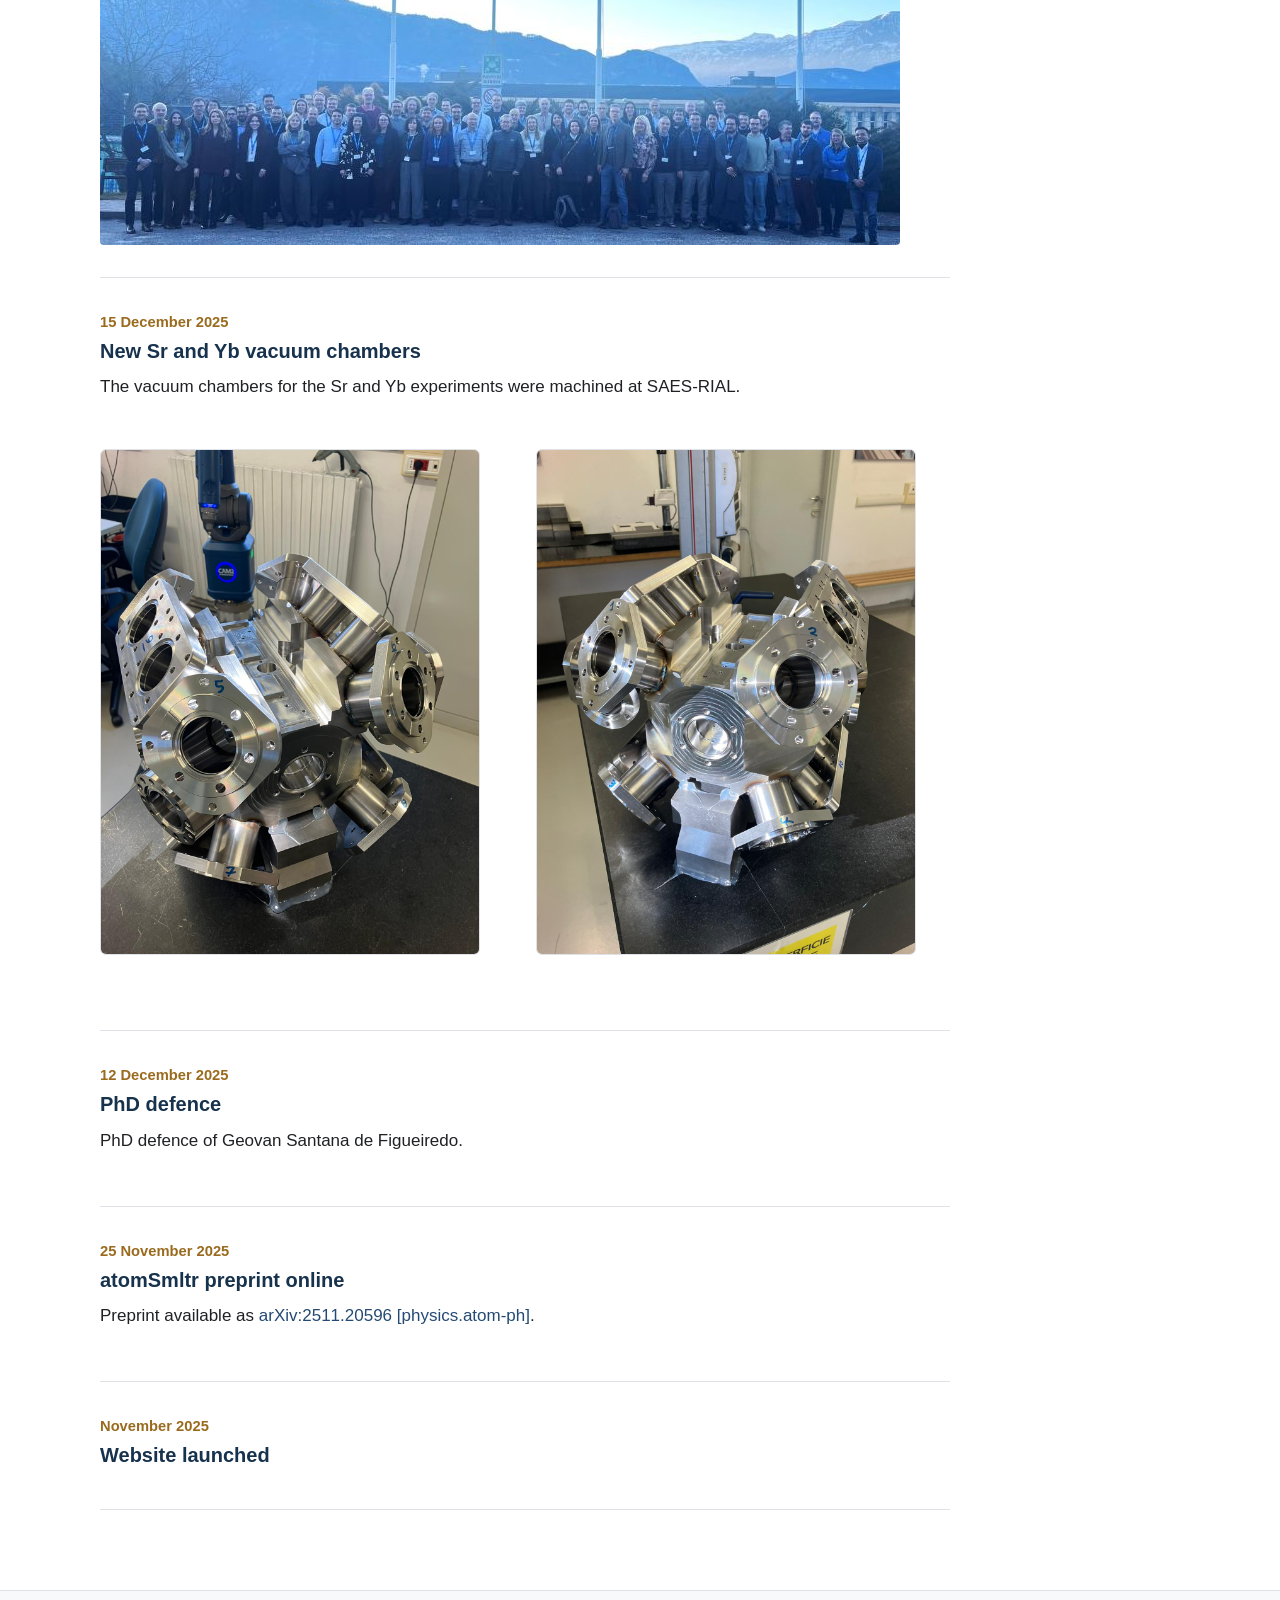
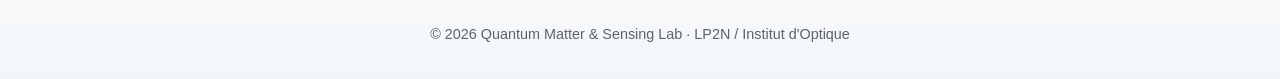
==== commit 74aac007: "Add news articles for Naman Pasari and Hriday Bhardwaj" ====
--- a/news.html
+++ b/news.html
@@ -25,6 +25,12 @@
 
 <section class="section">
     <h1>News</h1>
+
+    <article class="news-item">
+        <time datetime="2026-03-04">1 December 2026</time>
+        <h3>Welcome Naman Pasari</h3>
+        <p>Naman starts his PhD work on the continuous strontium system.</p>
+    </article>
 
     <article class="news-item">
         <time datetime="2026-10-12">12–14 October 2026</time>
@@ -61,7 +67,7 @@
     <article class="news-item">
         <time datetime="2026-03-04">4 March 2026</time>
         <h3>Welcome Hriday Bhardwaj</h3>
-        <p>Hriday Bhardwaj starts his PhD work on the development of a cold ytterbium system.</p>
+        <p>Hriday Bhardwaj starts his M2 & PhD work on the development of a cold ytterbium system.</p>
     </article>
 
     <article class="news-item">
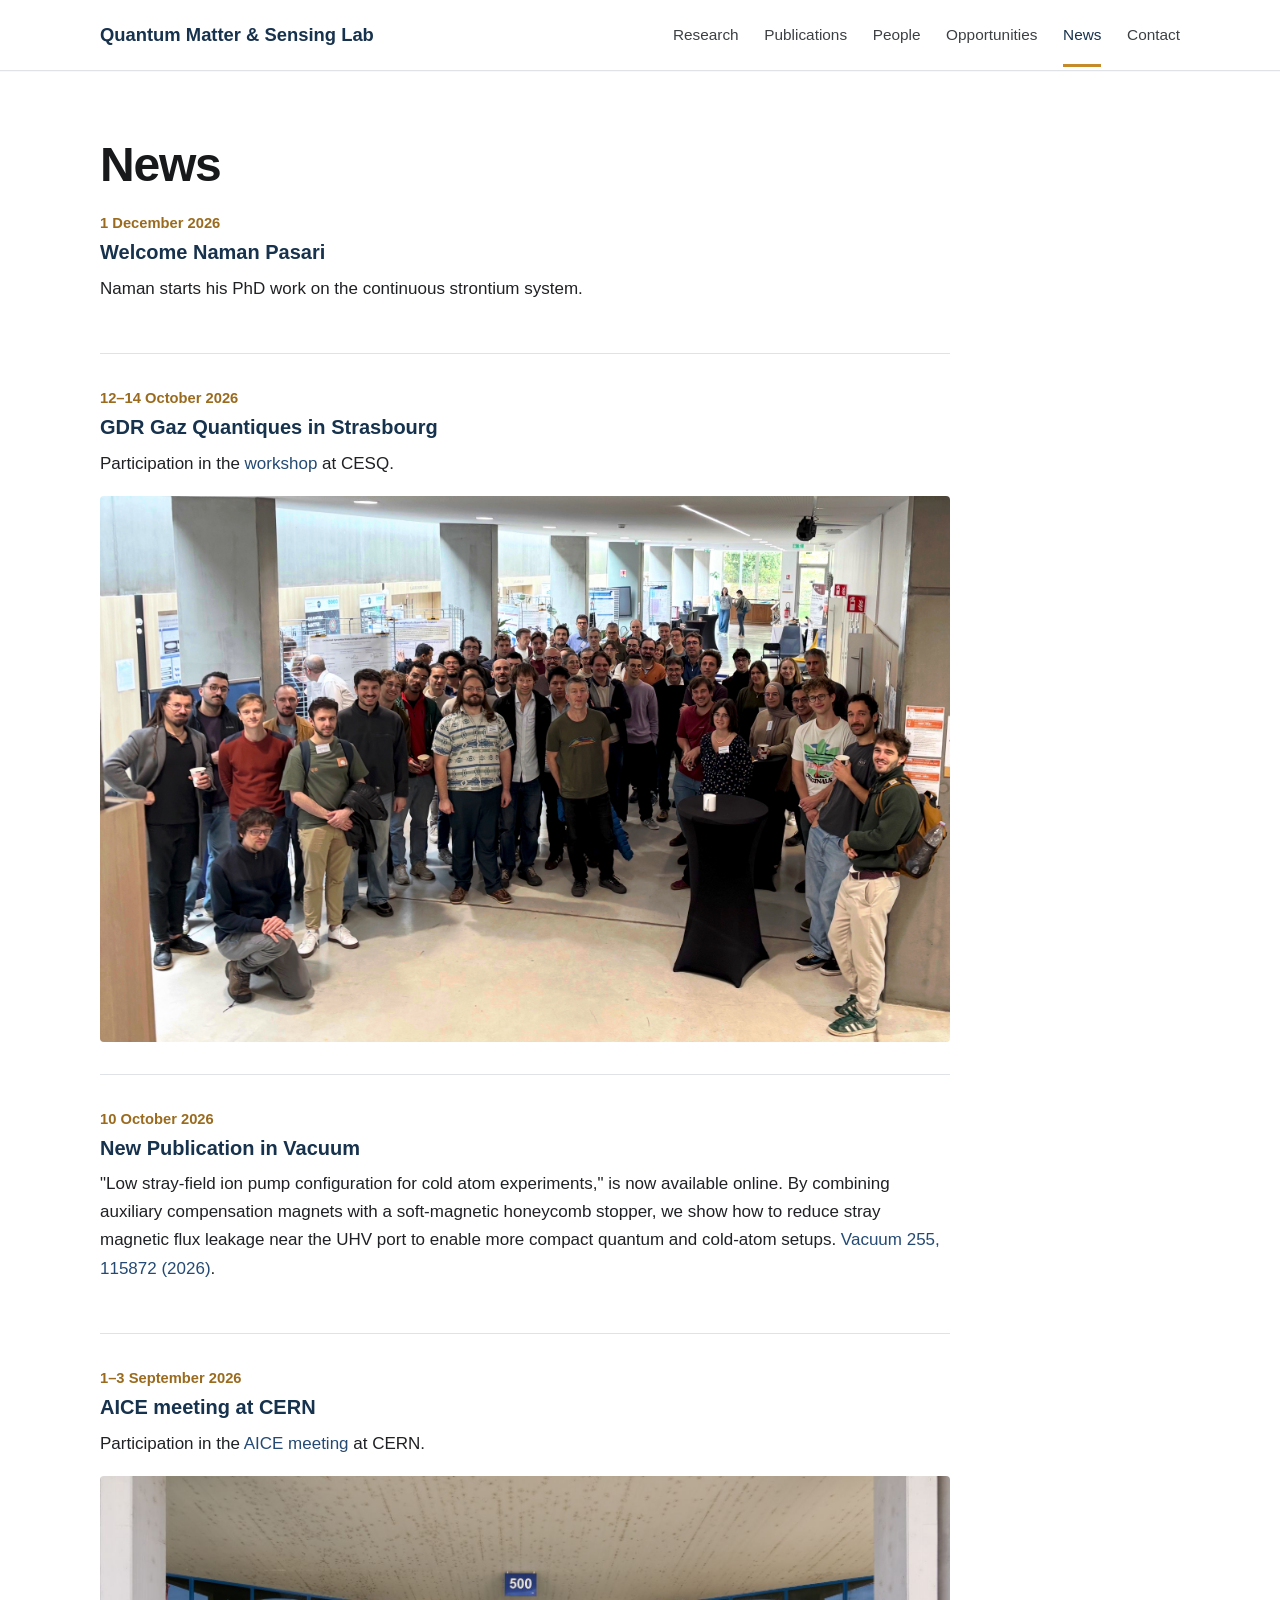
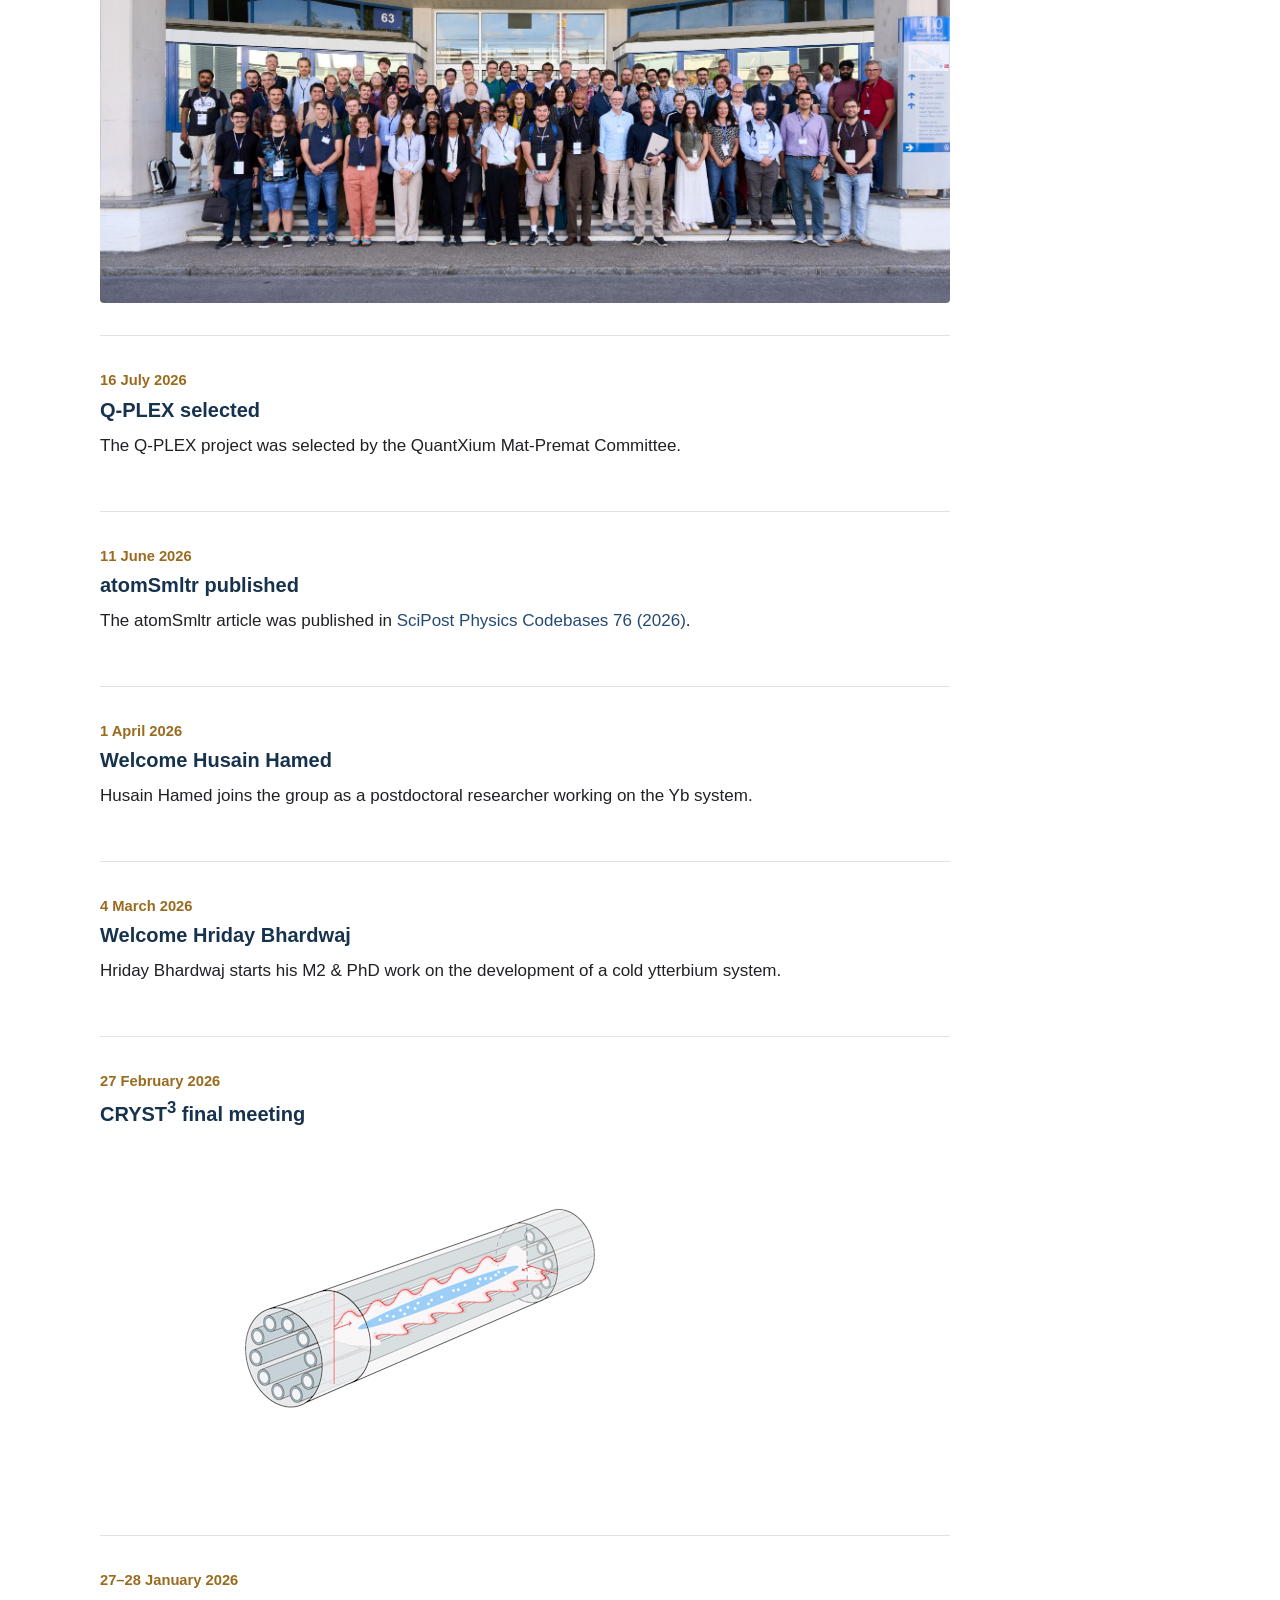
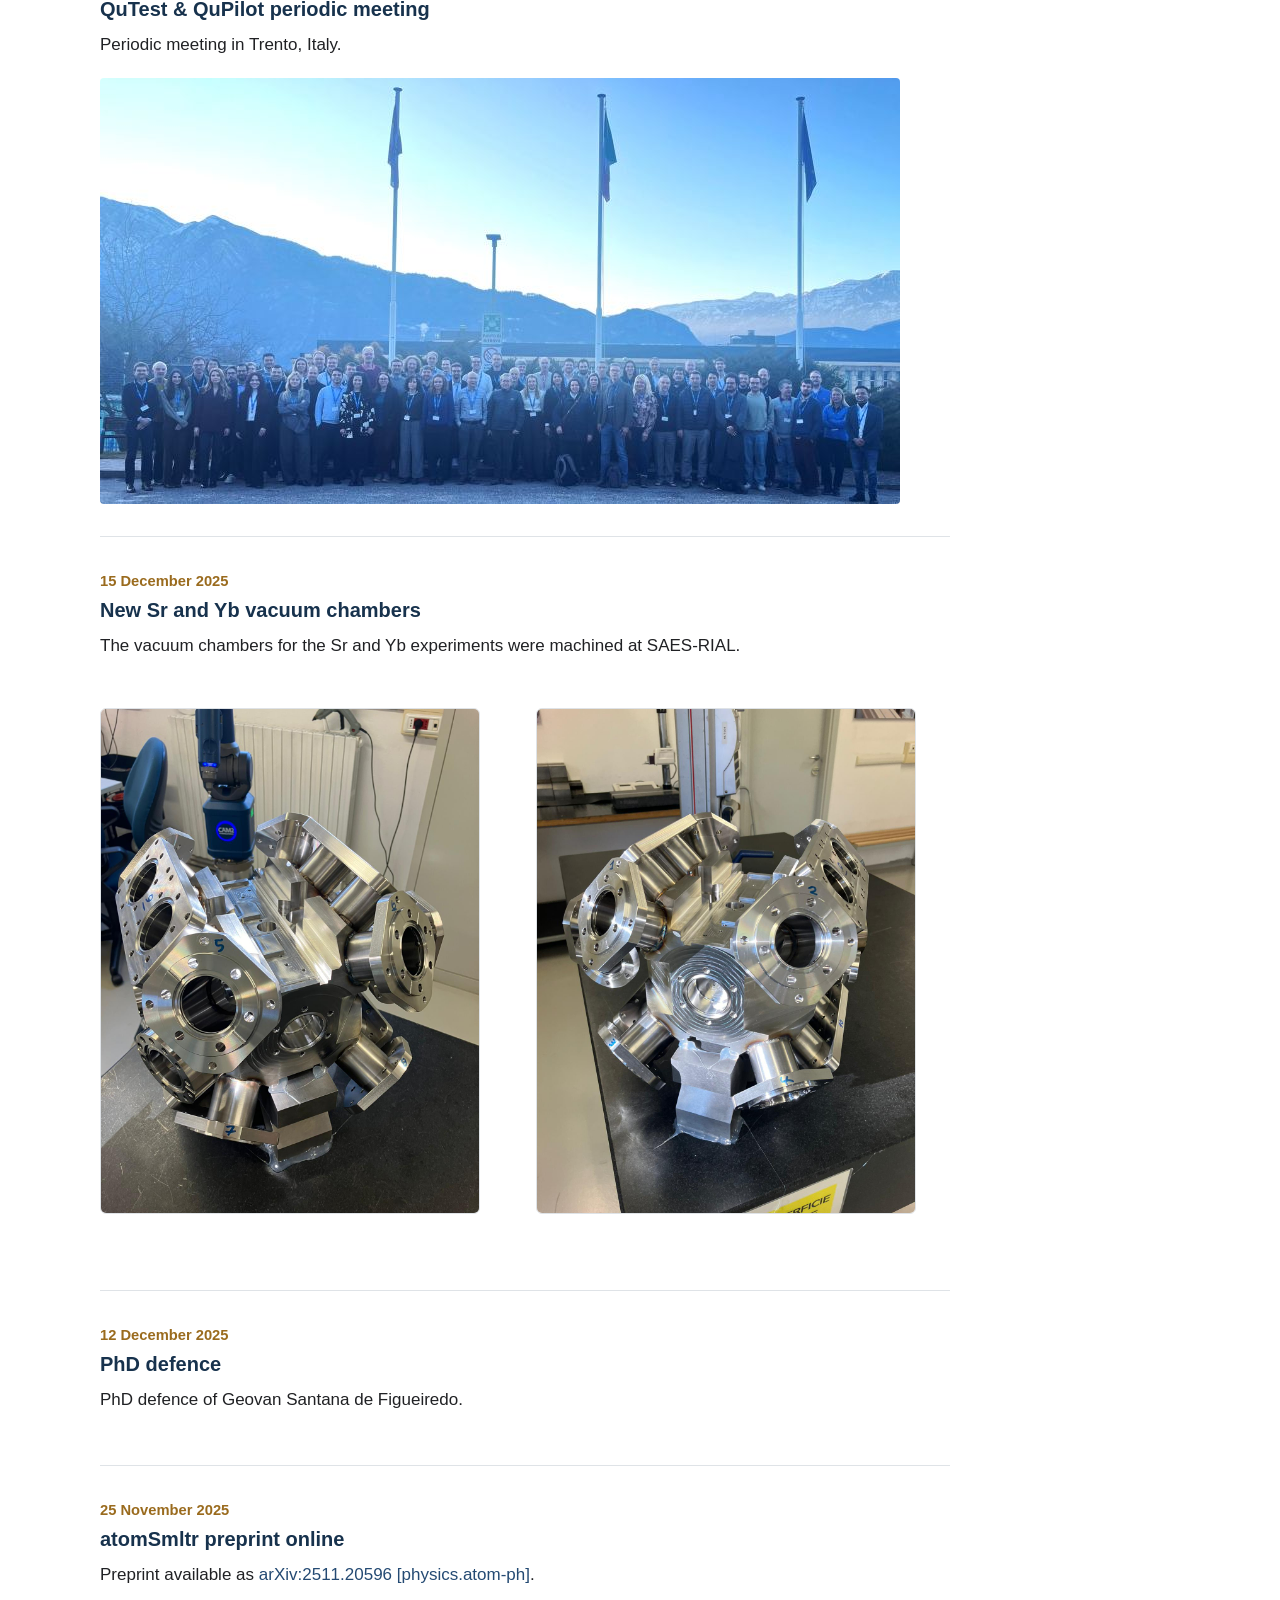
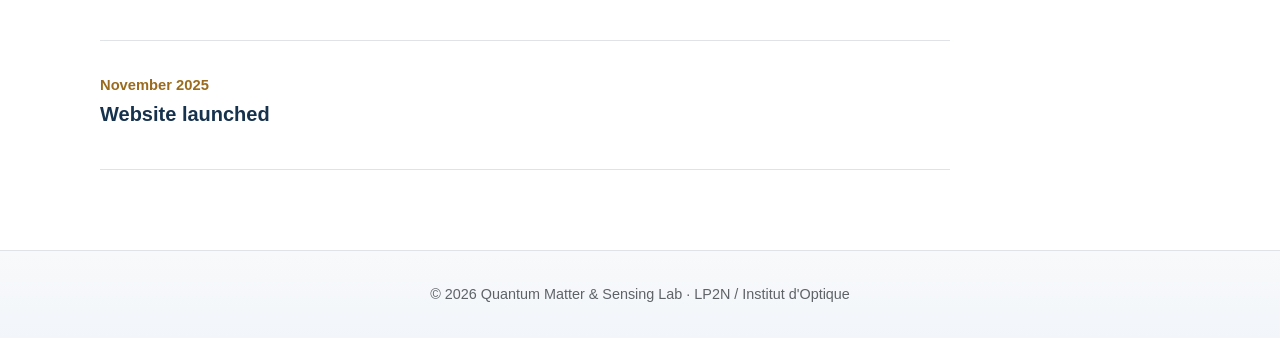
==== commit b9f4378f: "Add new publication article on vacuum technology Added a new article about a publication in vacuum t" ====
--- a/news.html
+++ b/news.html
@@ -39,6 +39,16 @@
         <img src="assets/img/2026_10_12_GDR_GQ.jpg" alt="AICE meeting at CERN">
     </article>
 
+    <article class="news-item">
+        <time datetime="2026-10-10">10 October 2026</time>
+        <h3>New Publication in Vacuum</h3>
+        <p>"Low stray-field ion pump configuration for cold atom experiments," is now available online.
+            By combining auxiliary compensation magnets with a soft-magnetic honeycomb stopper, we show
+            how to reduce stray magnetic flux leakage near the UHV port to enable more compact quantum
+            and cold-atom setups.
+            <a href="https://www.sciencedirect.com/science/article/abs/pii/S0042207X26008109">Vacuum 255, 115872 (2026)</a>.</p>
+    </article>
+    
     <article class="news-item">
         <time datetime="2026-09-01">1–3 September 2026</time>
         <h3>AICE meeting at CERN</h3>
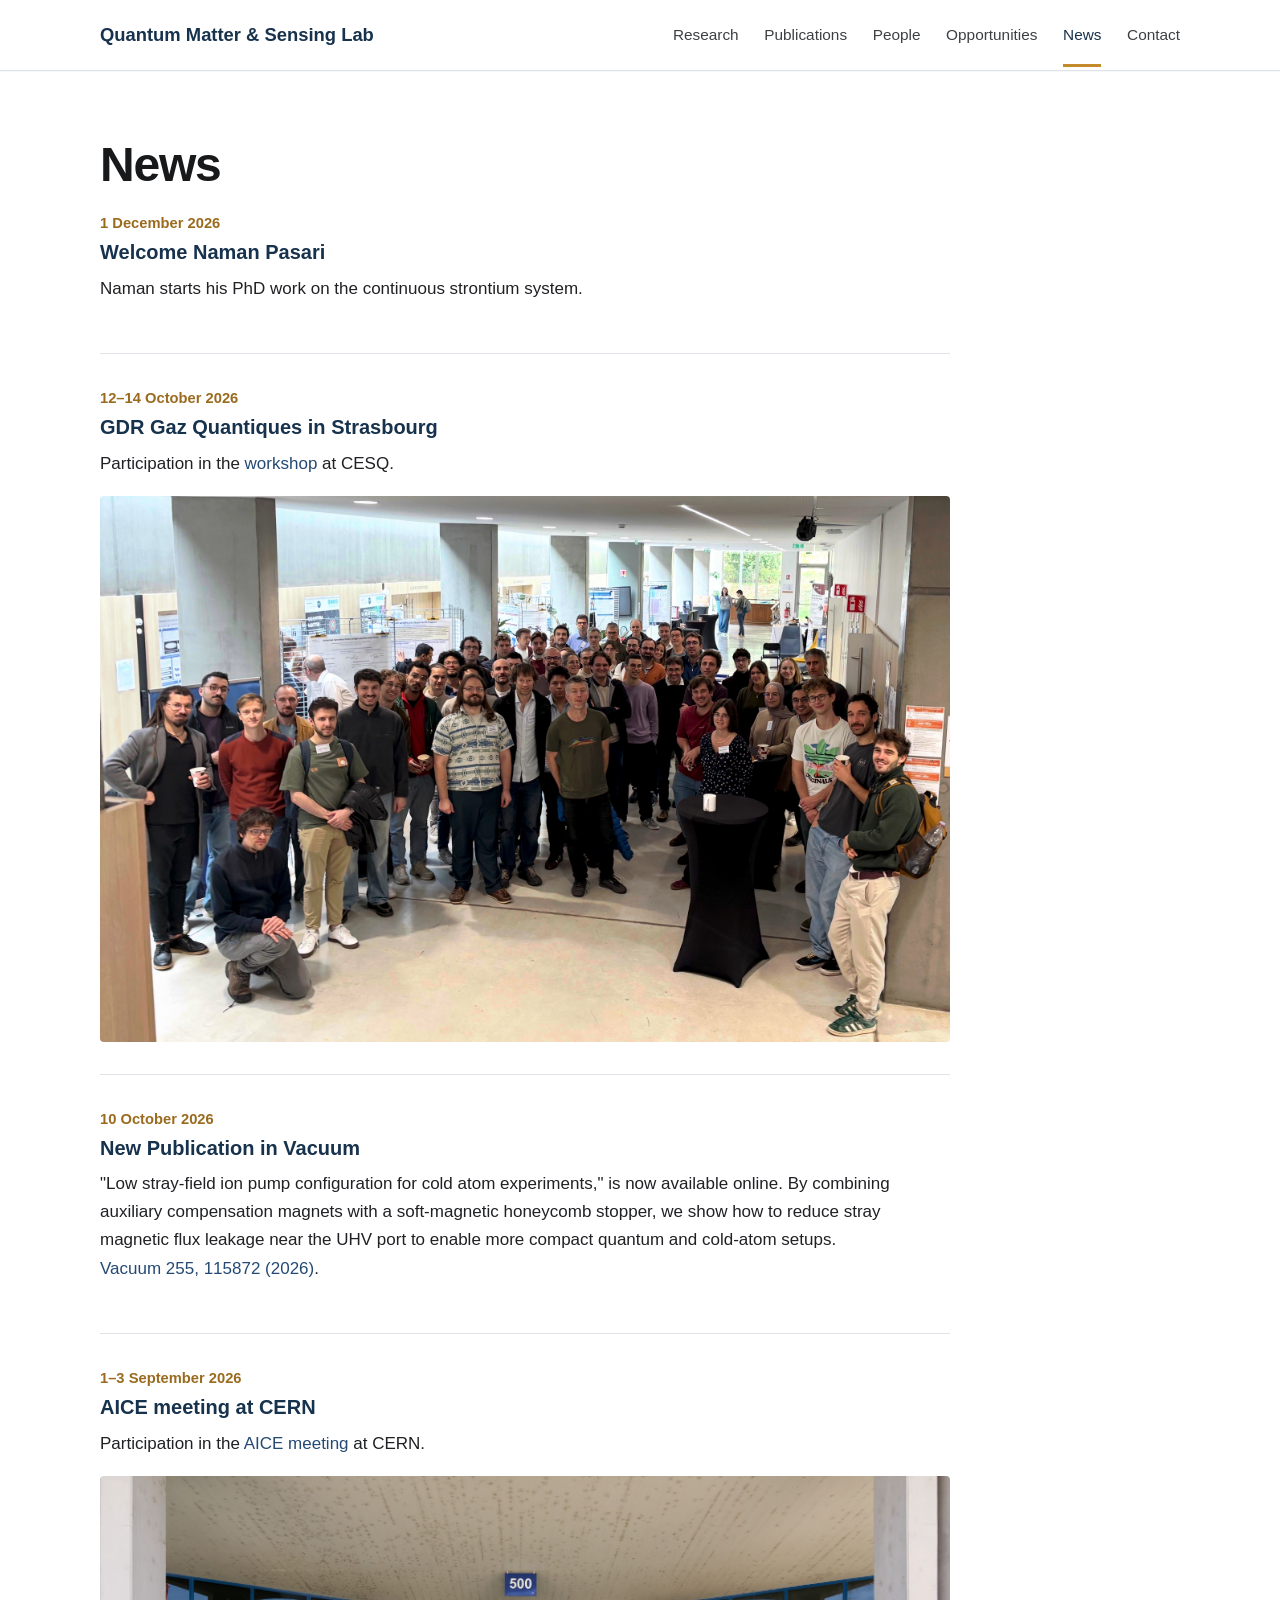
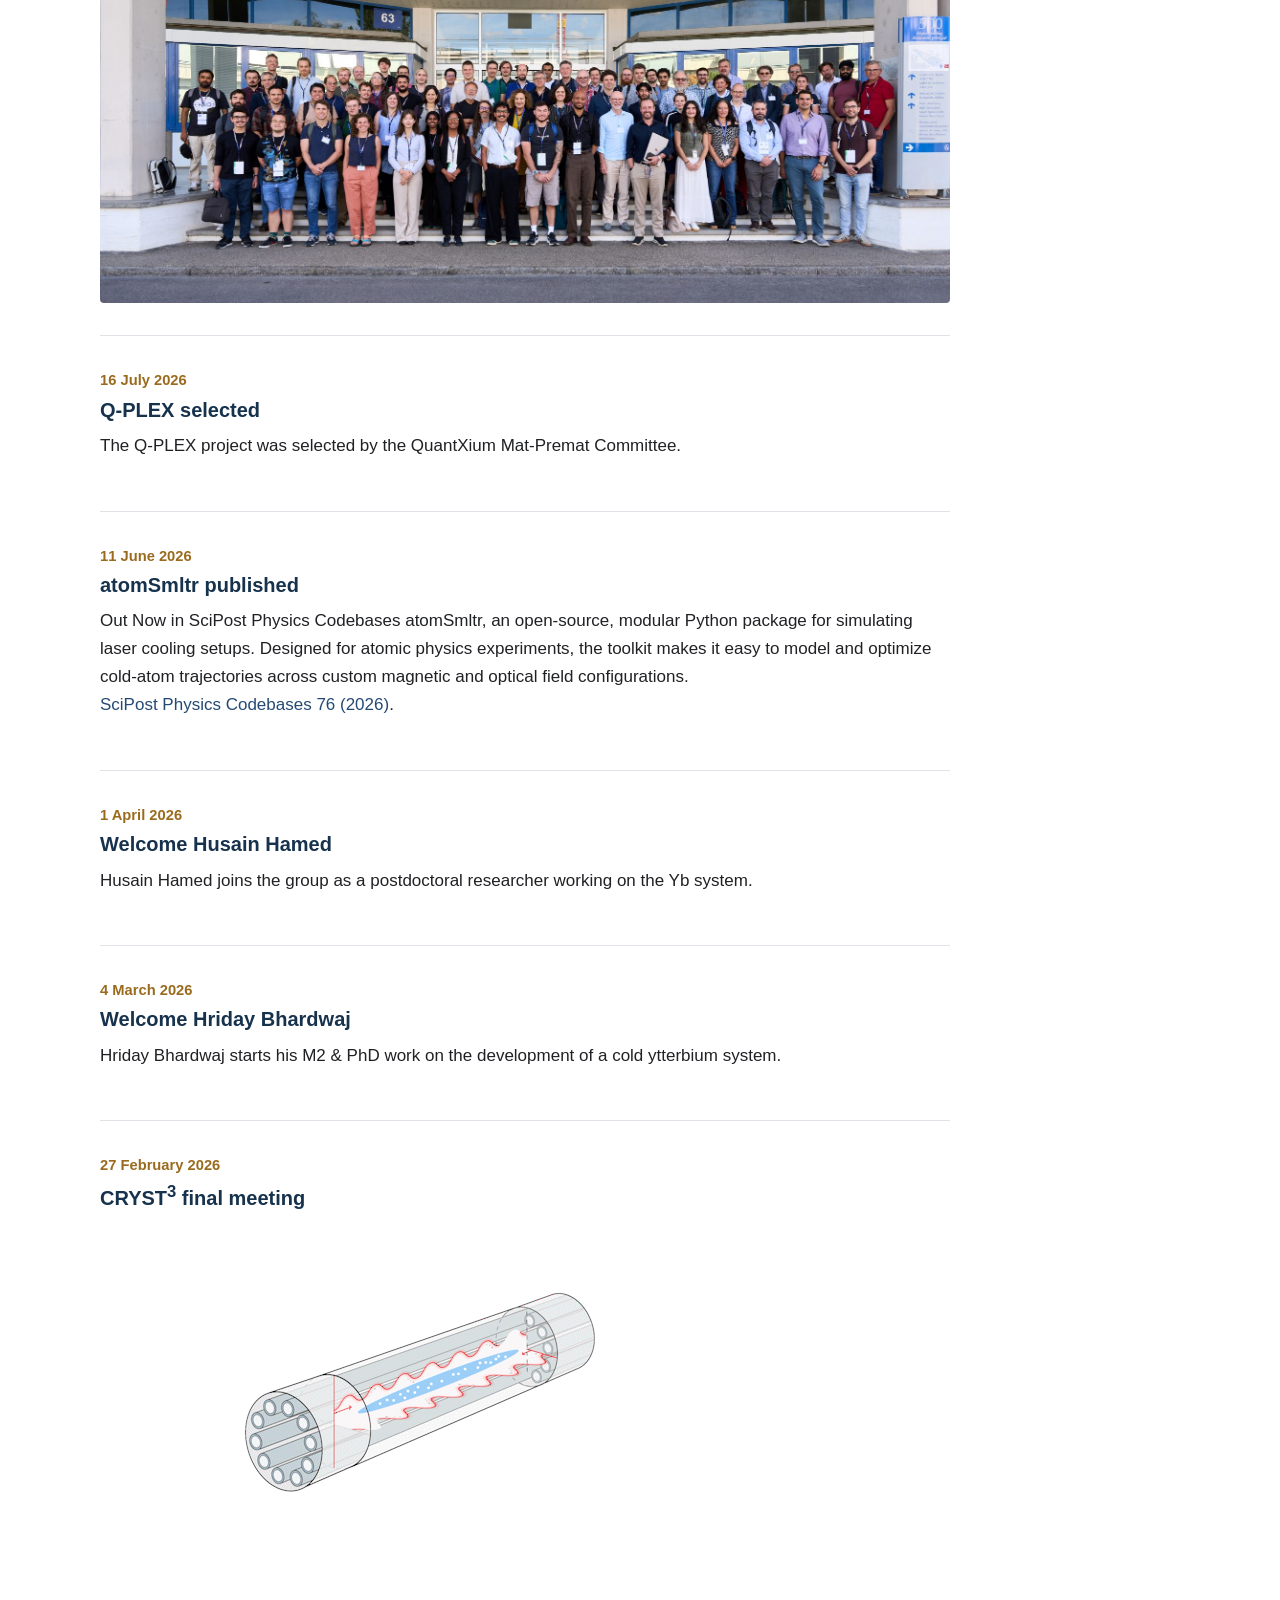
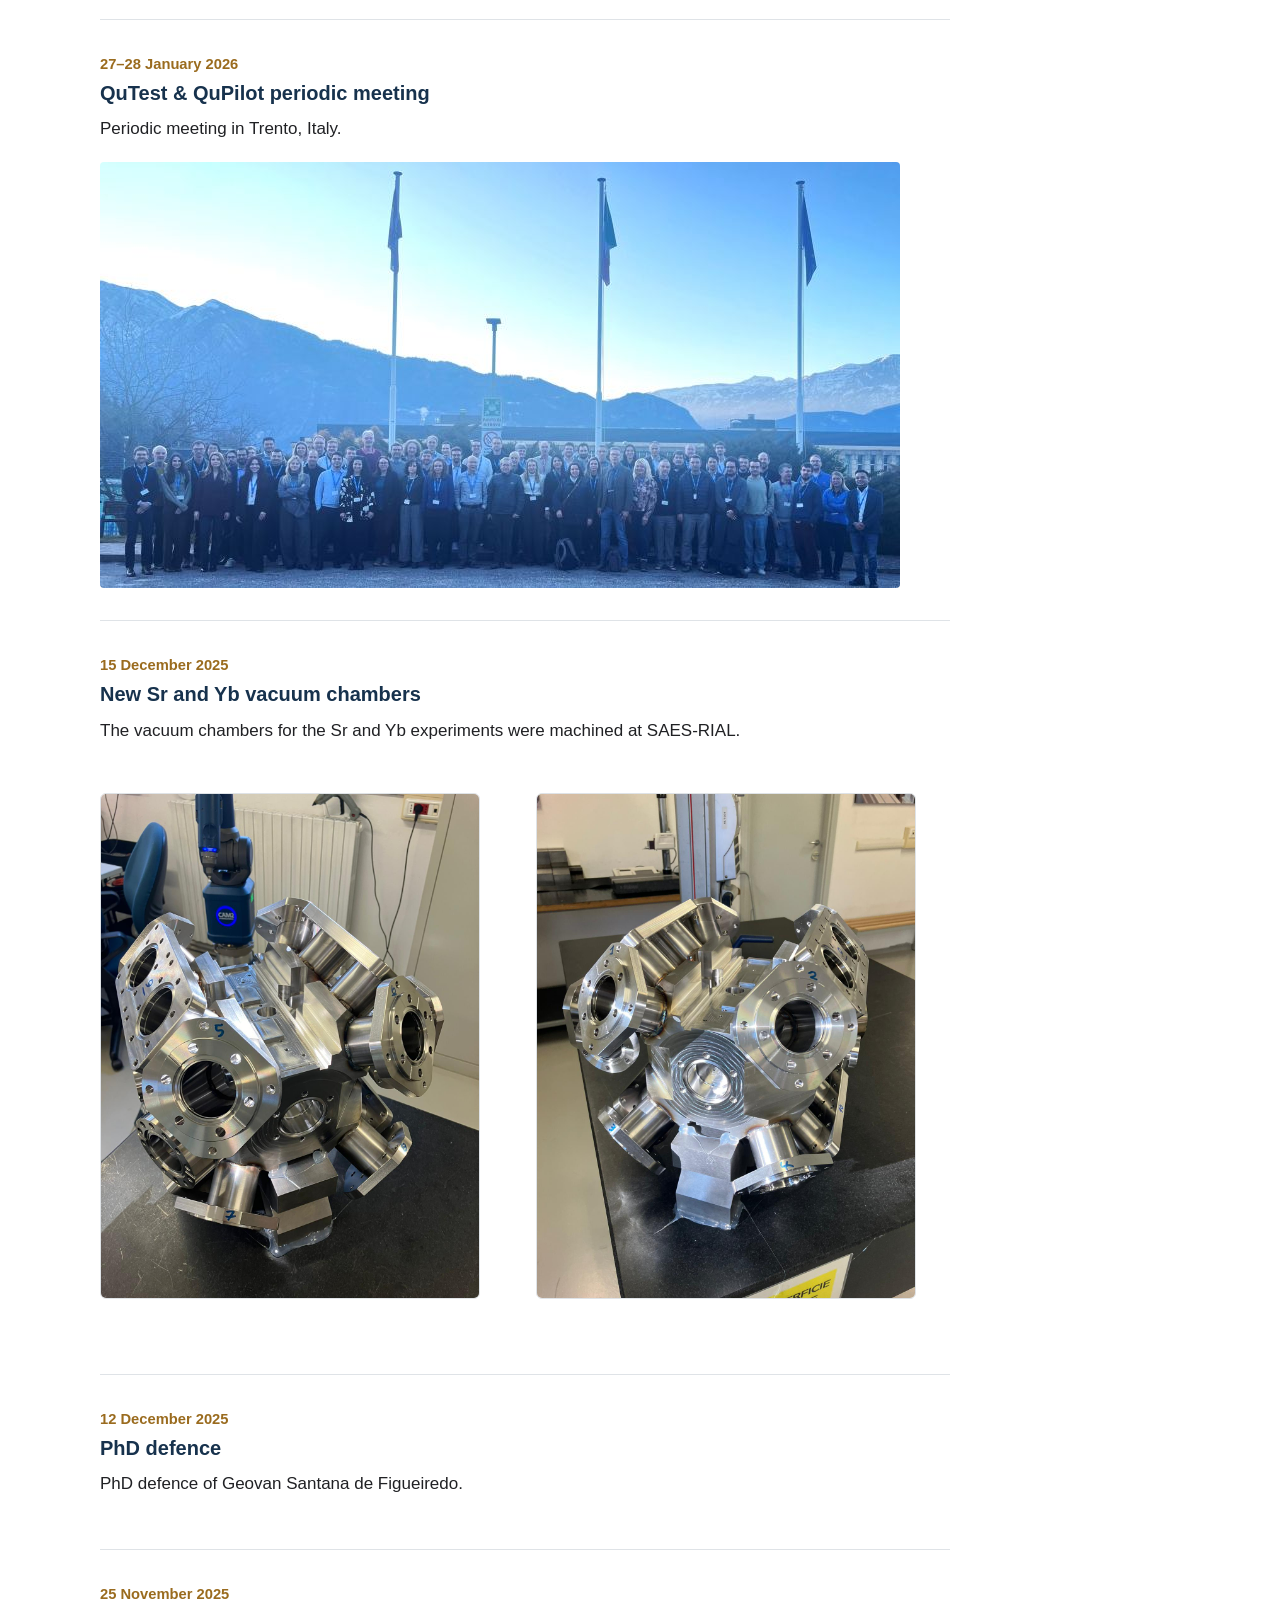
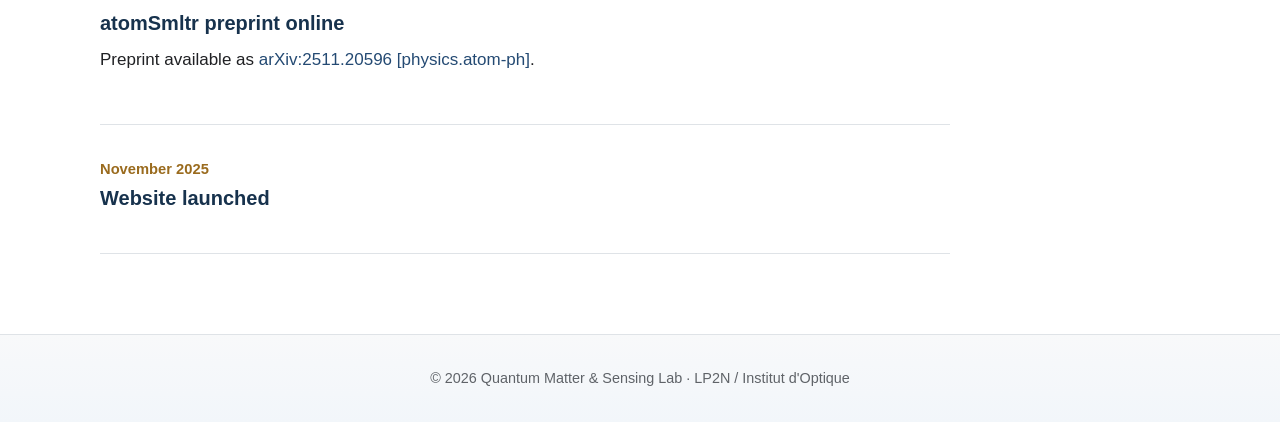
==== commit 01c84c5d: "Revise publication descriptions in news.html Updated the publication details for clarity and added i" ====
--- a/news.html
+++ b/news.html
@@ -45,7 +45,7 @@
         <p>"Low stray-field ion pump configuration for cold atom experiments," is now available online.
             By combining auxiliary compensation magnets with a soft-magnetic honeycomb stopper, we show
             how to reduce stray magnetic flux leakage near the UHV port to enable more compact quantum
-            and cold-atom setups.
+            and cold-atom setups.<br>
             <a href="https://www.sciencedirect.com/science/article/abs/pii/S0042207X26008109">Vacuum 255, 115872 (2026)</a>.</p>
     </article>
     
@@ -65,7 +65,10 @@
     <article class="news-item">
         <time datetime="2026-06-11">11 June 2026</time>
         <h3>atomSmltr published</h3>
-        <p>The atomSmltr article was published in <a href="https://scipost.org/SciPostPhysCodeb.76">SciPost Physics Codebases 76 (2026)</a>.</p>
+        <p>Out Now in SciPost Physics Codebases atomSmltr, an open-source, modular Python package for simulating
+            laser cooling setups. Designed for atomic physics experiments, the toolkit makes it easy to model and
+            optimize cold-atom trajectories across custom magnetic and optical field configurations.<br>
+            <a href="https://scipost.org/SciPostPhysCodeb.76">SciPost Physics Codebases 76 (2026)</a>.</p>
     </article>
 
     <article class="news-item">
